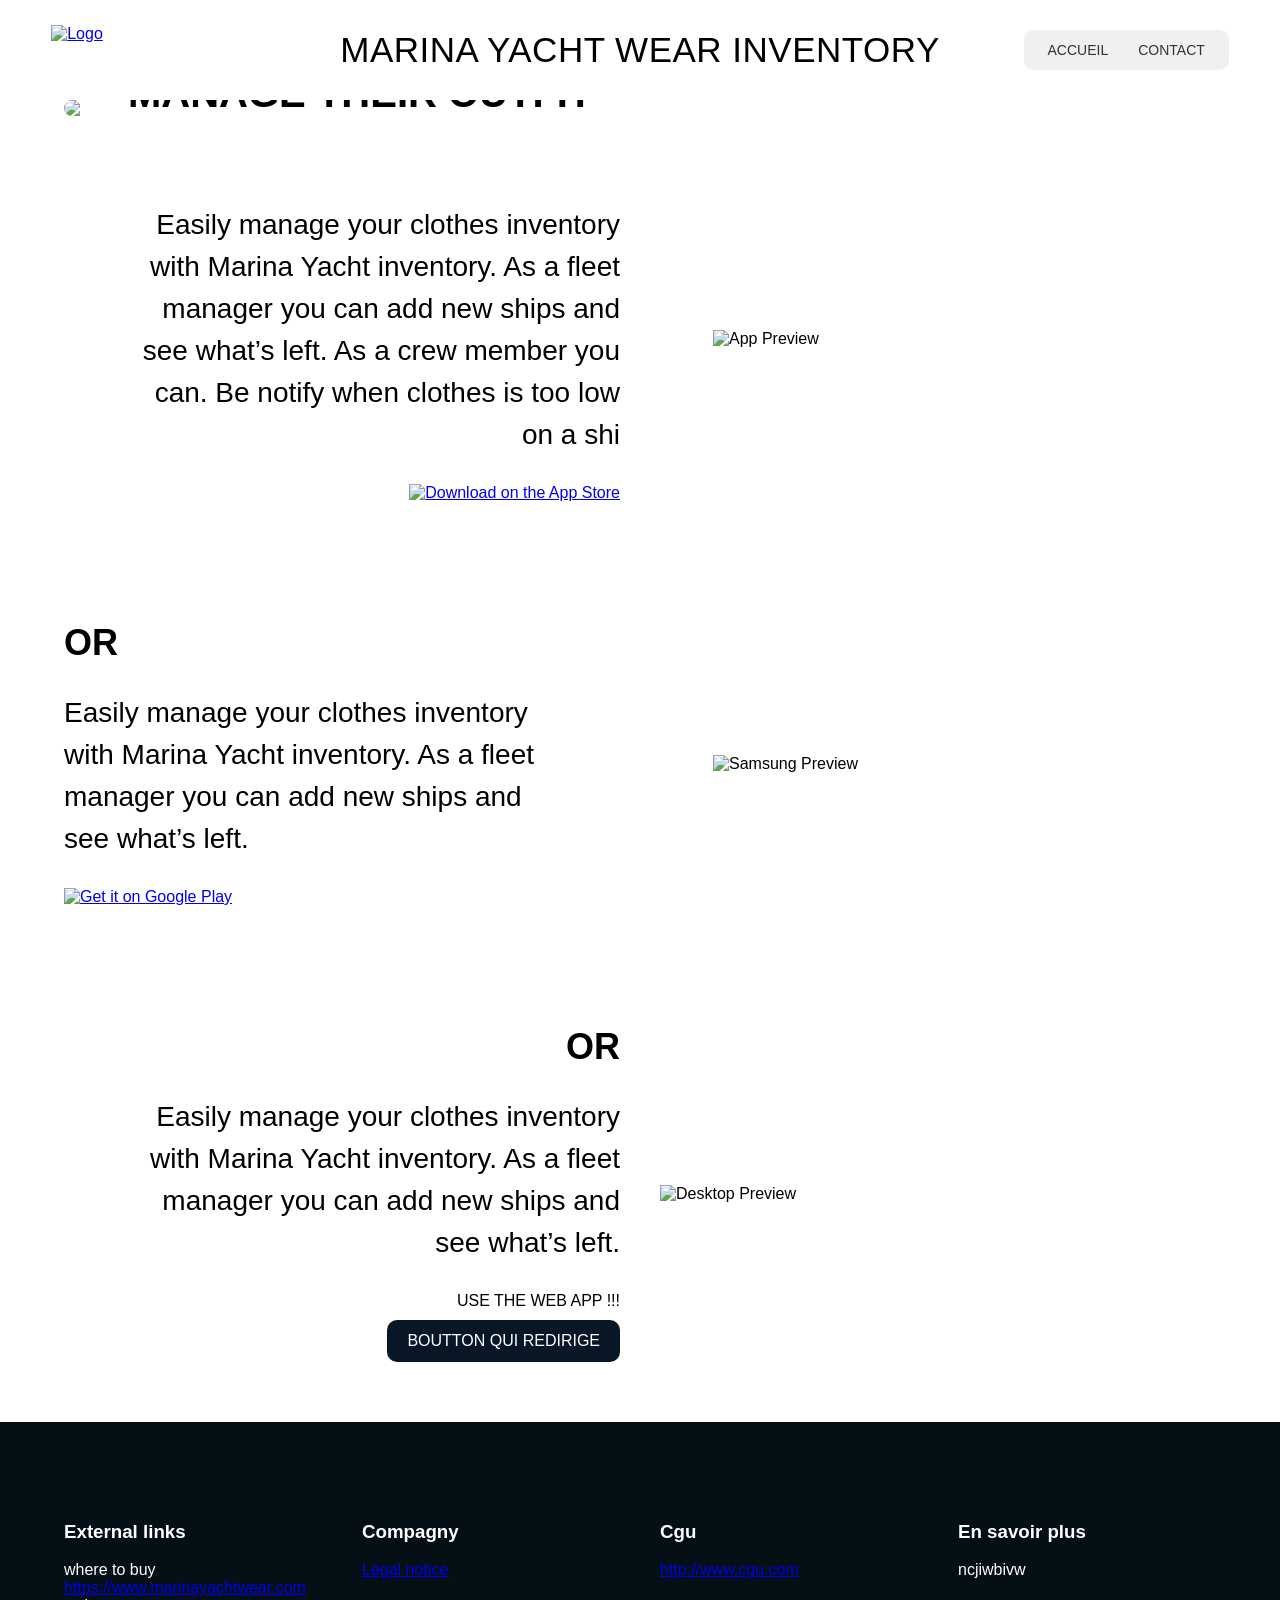
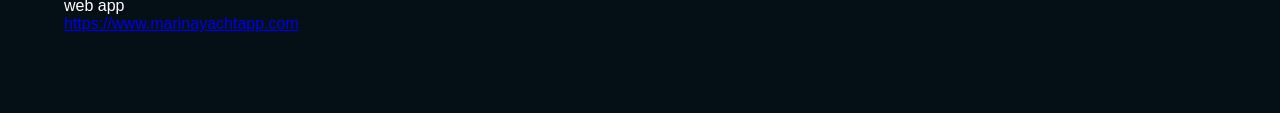
==== index.html @ 8fdd3da2 "reponsive du header et de l'acceuil retravaillé" ====
<!doctype html>
<html lang="en">

<head>
    <meta charset="utf-8" />
    <meta name="viewport" content="width=device-width, initial-scale=1.0">
    <title>MYWI</title>
    <meta name="description" content="Marina yacht club inventory landing page" />
    <link rel="stylesheet" href="style.css" />
</head>

<body>

    <div class="display">
        <div id="header-container">
            <script>
                fetch("header.html")
                    .then(response => response.text())
                    .then(data => {
                        document.getElementById("header-container").innerHTML = data;
                    });
            </script>
        </div>

        <main>
            <div class="picture">
                <div id="btnplacement">
                    <img src="assets/images/©YG_Marina Yacht Wear 11.2021 LR-00349.jpg" />

                    <div class="content-overlay">
                        <span id="picturesentence">OUTFIT YOUR CREW <br>MANAGE THEIR OUTFIT</span>
                        <div id="downloadbtn">
                            <span>DOWNLOAD THE APP</span>
                        </div>
                    </div>
                </div>
            </div>

            <section class="app-showcase">
                <div class="text-content">
                    <p>
                        Easily manage your clothes inventory with Marina Yacht inventory. As a fleet manager you can add
                        new ships and see what’s left. As a crew member you can.
                        Be notify when clothes is too low on a shi
                    </p>
                    <a href="#" class="app-store-btn">
                        <img src="https://upload.wikimedia.org/wikipedia/commons/3/3c/Download_on_the_App_Store_Badge.svg"
                            alt="Download on the App Store">
                    </a>
                </div>

                <div class="phone-mockup">
                    <img src="assets/images/29 Free iPhone 17 Pro PSD Mockup Silver Color 1.svg" alt="App Preview" />
                </div>
            </section>

            <section class="app-showcase reverse">
                <div class="device-mockup android-img">
                    <img src="assets/images/samsungs25mockup.svg" alt="Samsung Preview" />
                </div>

                <div class="text-content left-align">
                    <span class="or-separator">OR</span>
                    <p>
                        Easily manage your clothes inventory with Marina Yacht inventory.
                        As a fleet manager you can add new ships and see what’s left.
                    </p>
                    <a href="#" class="store-btn">
                        <img src="assets/images/googledownloadbtn.svg.png" alt="Get it on Google Play">
                    </a>
                </div>
            </section>

            <section class="app-showcase">
                <div class="text-content">
                    <span class="or-separator">OR</span>
                    <p>
                        Easily manage your clothes inventory with Marina Yacht inventory.
                        As a fleet manager you can add new ships and see what’s left.
                    </p>

                    <div class="web-app-links">
                        <span class="web-cta">USE THE WEB APP !!!</span>
                        <a href="#" class="web-btn">BOUTTON QUI REDIRIGE</a>
                    </div>
                </div>

                <div class="device-mockup desktop-img">
                    <img src="assets/images/01 Free iMac Mockup 1.svg" alt="Desktop Preview" />
                </div>
            </section>
        </main>

        <footer>
            <div class="footer-container">
                <div class="footer-col">
                    <h3>External links</h3>

                    <div class="footer-item">
                        <span class="label">where to buy</span>
                        <a href="https://www.marinayachtwear.com">https://www.marinayachtwear.com</a>
                    </div>

                    <div class="footer-item">
                        <span class="label">web app</span>
                        <a href="https://www.marinayachtapp.com">https://www.marinayachtapp.com</a>
                    </div>
                </div>

                <div class="footer-col">
                    <h3>Compagny</h3>
                    <a href="/mentionslegales.html">Legal notice</a>
                </div>

                <div class="footer-col">
                    <h3>Cgu</h3>
                    <a href="http://www.cgu.com">http://www.cgu.com</a>
                </div>

                <div class="footer-col">
                    <h3>En savoir plus</h3>
                    <span>ncjiwbivw</span>
                </div>
            </div>
        </footer>

    </div>



</body>

</html>
---- style.css ----
/* RESET */
html, body {
    margin: 0;
    padding: 0;
    overflow-x: hidden;
}

/* FONT */
@font-face {
    font-family: "outfit";
    src: url("assets/fonts/Outfit-VariableFont_wght.ttf") format("truetype");
    font-weight: 100 900;
}

/* TYPO GLOBALE */
body {
    font-family: "outfit", sans-serif;
}

/* ================= HEADER (INTOUCHÉ) ================= */
header {
    display: flex;
    align-items: center;
    justify-content: space-between;
    padding: 10px 4%;
    position: relative;
    height: 80px;
    background-color: white;
}

#logo img {
    height: 50px;
}

#title {
    position: absolute;
    left: 50%;
    transform: translateX(-50%);
    font-size: 35px;
}

#menu {
    background: #f0f0f0;
    padding: 12px 24px;
    border-radius: 10px;
    display: flex;
    gap: 30px;
}

#menu a {
    text-decoration: none;
    color: #333;
    font-size: 14px;
}

/* ================= HERO ================= */
#btnplacement {
    position: relative;
    padding: 0 64px;
    overflow: hidden;
}

.picture img {
    width: 100%;
    height: auto;
    border-radius: 35px;
    display: block;
}

.content-overlay {
    position: absolute;
    top: 40%;
    left: 10%;
    transform: translateY(-50%);
    display: flex;
    flex-direction: column;
    gap: 20px;
}

#picturesentence {
    font-size: 40px;
    font-weight: 900;
}

#downloadbtn {
    width: 400px;
    max-width: 100%;
    height: 50px;
    background: #071726;
    border-radius: 20px;
    display: flex;
    justify-content: center;
    align-items: center;
}

#downloadbtn span {
    color: white;
}

/* ================= APP SHOWCASE ================= */
.app-showcase {
    display: flex;
    align-items: center;
    justify-content: center;
    padding: 60px 5%;
    gap: 40px;
}

.app-showcase.reverse {
    flex-direction: row-reverse;
}

.text-content {
    flex: 1;
    display: flex;
    flex-direction: column;
    align-items: flex-end;
    text-align: right;
}

.text-content.left-align {
    align-items: flex-start;
    text-align: left;
}

.text-content p {
    font-size: 28px;
    max-width: 500px;
    line-height: 1.5;
}

.or-separator {
    font-size: 36px;
    font-weight: bold;
}

/* ================= IMAGES ================= */
.phone-mockup,
.device-mockup {
    flex: 1;
    display: flex;
    justify-content: center;
}

.phone-mockup img,
.device-mockup img {
    width: 100%;
    max-width: 450px;
    height: auto;
}

.desktop-img img {
    max-width: 600px;
}

/* ================= BUTTONS ================= */
.app-store-btn img,
.store-btn img {
    height: 70px;
}

.web-app-links {
    display: flex;
    flex-direction: column;
    gap: 10px;
}

.web-btn {
    background: #071726;
    color: white;
    padding: 12px 20px;
    border-radius: 10px;
    text-decoration: none;
}

/* ================= FOOTER ================= */
footer {
    background: #050f16;
    color: white;
    padding: 80px 5%;
}

.footer-container {
    display: flex;
    gap: 40px;
    flex-wrap: wrap;
}

.footer-col {
    flex: 1;
    min-width: 200px;
}

/* ================= RESPONSIVE ================= */

/* TABLET */
@media (max-width: 900px) {

    .app-showcase {
        flex-direction: column;
        text-align: center;
    }

    .app-showcase.reverse {
        flex-direction: column;
    }

    .text-content,
    .text-content.left-align {
        align-items: center;
        text-align: center;
    }

    .phone-mockup img,
    .device-mockup img {
        max-width: 300px;
    }

    .desktop-img img {
        max-width: 400px;
    }

    .content-overlay {
        top: 50%;
        left: 50%;
        transform: translate(-50%, -50%);
        align-items: center;
        text-align: center;
        width: 90%;
    }

    #downloadbtn {
        max-width: 250px;
    }
}

/* MOBILE */
@media (max-width: 600px) {

    #btnplacement {
        padding: 0 15px;
    }

    /* 👉 TEXTE EN BAS À DROITE */
    .content-overlay {
        top: auto;
        bottom: 20px;
        right: 20px;
        left: auto;
        transform: none;

        align-items: flex-end;
        text-align: right;
        width: auto;
    }

    #picturesentence {
        font-size: 18px;
        line-height: 1.3;
    }

    #downloadbtn {
        width: 180px;
        height: 40px;
    }

    #downloadbtn span {
        font-size: 13px;
    }

    .text-content p {
        font-size: 18px;
    }

    .app-store-btn img,
    .store-btn img {
        height: 45px;
    }

    .desktop-img img {
        max-width: 300px;
    }

    footer {
        padding: 40px 20px;
    }
}

/* SMALL MOBILE */
@media (max-width: 400px) {

    #picturesentence {
        font-size: 16px;
    }

    .text-content p {
        font-size: 16px;
    }
}
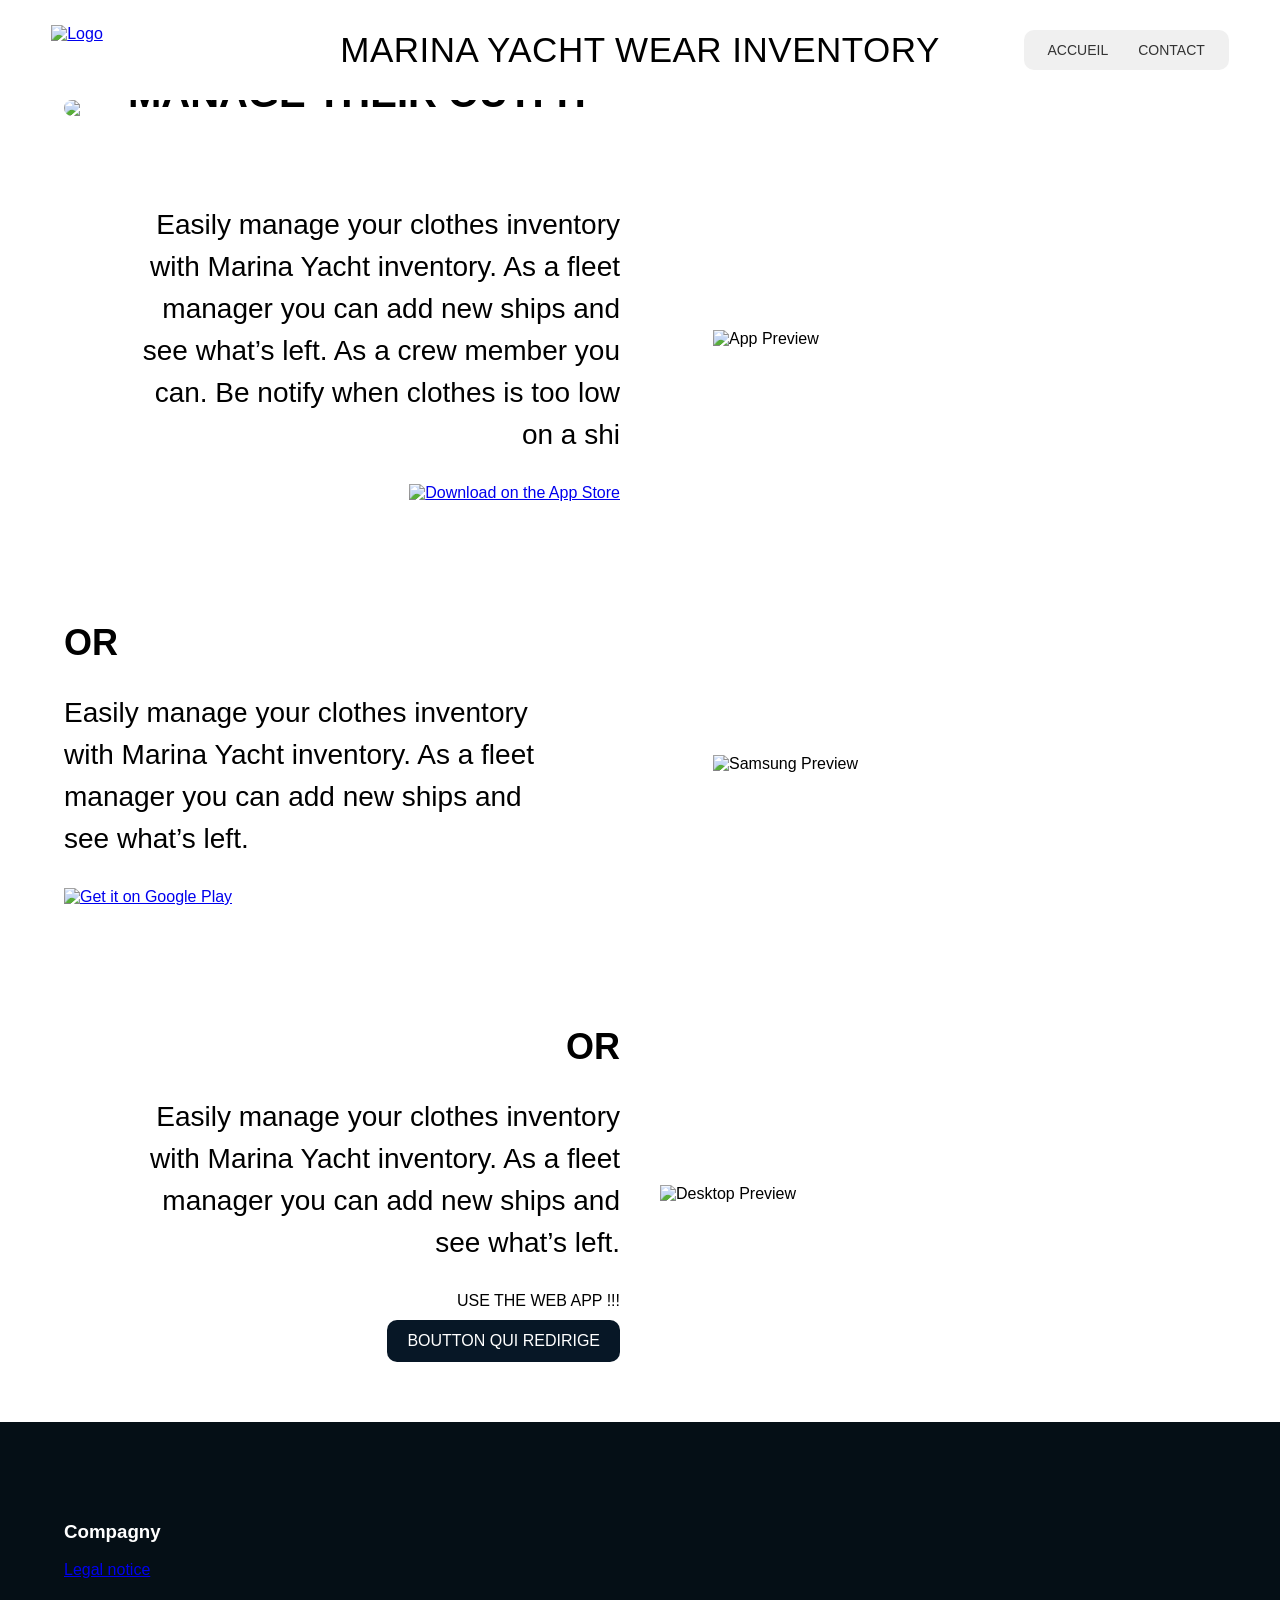
==== commit 95255900: "modification du script dans l'acceuil et le contact" ====
--- a/index.html
+++ b/index.html
@@ -10,6 +10,15 @@
 </head>
 
 <body>
+
+<script charset="utf-8" type="text/javascript" src="//js-eu1.hsforms.net/forms/embed/v2.js"></script>
+<script>
+    hbspt.forms.create({
+        portalId: "147891183",
+        formId: "bd30fd9d-51f6-4596-90a9-95e9dd4d9765",
+        region: "eu1"
+    });
+</script>
 
     <div class="display">
         <div id="header-container">
@@ -93,6 +102,9 @@
 
         <footer>
             <div class="footer-container">
+
+                <!--
+
                 <div class="footer-col">
                     <h3>External links</h3>
 
@@ -107,10 +119,14 @@
                     </div>
                 </div>
 
+                -->
+
                 <div class="footer-col">
                     <h3>Compagny</h3>
                     <a href="/mentionslegales.html">Legal notice</a>
                 </div>
+
+                <!--
 
                 <div class="footer-col">
                     <h3>Cgu</h3>
@@ -121,6 +137,9 @@
                     <h3>En savoir plus</h3>
                     <span>ncjiwbivw</span>
                 </div>
+
+                -->
+
             </div>
         </footer>
 
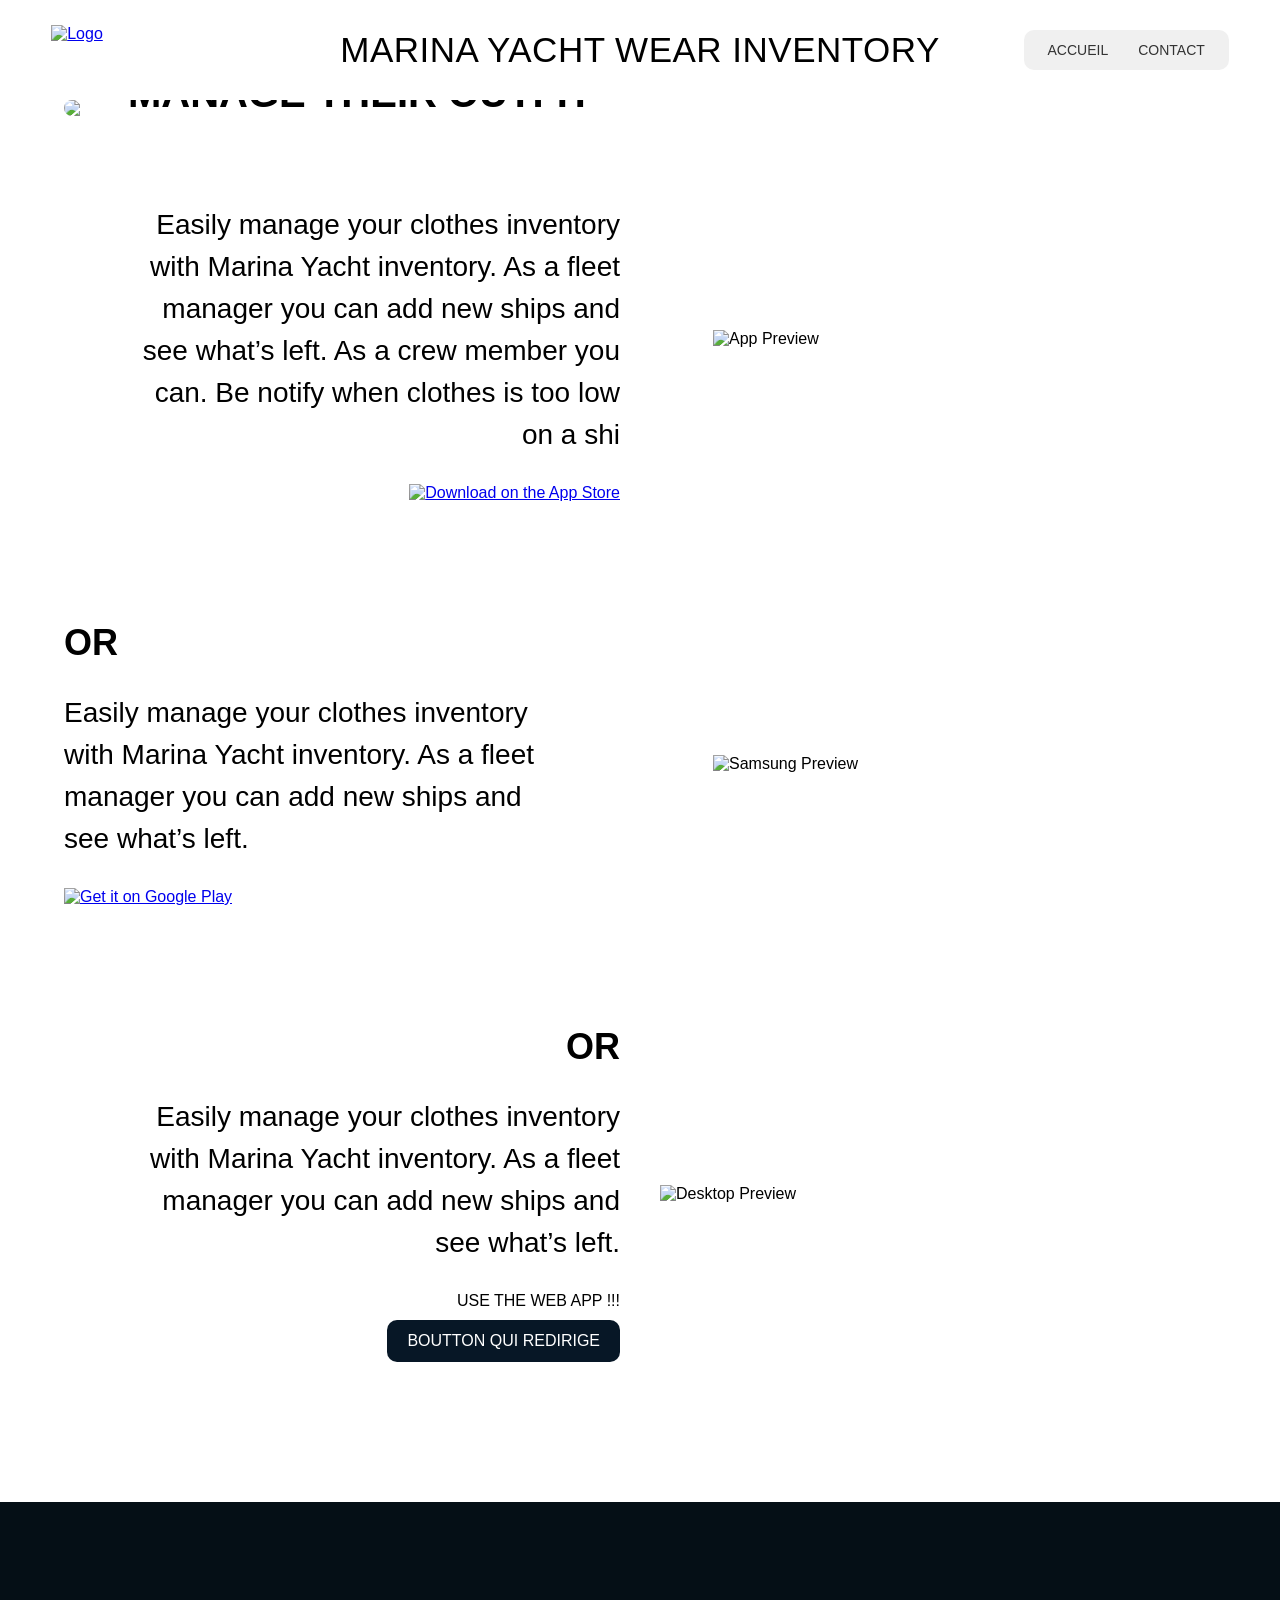
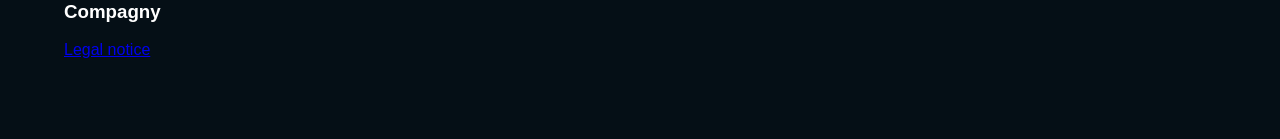
==== commit 78879840: "modification de l'emplacement du forumlaire" ====
--- a/index.html
+++ b/index.html
@@ -10,15 +10,6 @@
 </head>
 
 <body>
-
-<script charset="utf-8" type="text/javascript" src="//js-eu1.hsforms.net/forms/embed/v2.js"></script>
-<script>
-    hbspt.forms.create({
-        portalId: "147891183",
-        formId: "bd30fd9d-51f6-4596-90a9-95e9dd4d9765",
-        region: "eu1"
-    });
-</script>
 
     <div class="display">
         <div id="header-container">
@@ -100,6 +91,17 @@
             </section>
         </main>
 
+        <div class="formScript">
+            <script charset="utf-8" type="text/javascript" src="//js-eu1.hsforms.net/forms/embed/v2.js"></script>
+            <script>
+                hbspt.forms.create({
+                    portalId: "147891183",
+                    formId: "bd30fd9d-51f6-4596-90a9-95e9dd4d9765",
+                    region: "eu1"
+                });
+            </script>
+        </div>
+
         <footer>
             <div class="footer-container">
 
--- a/style.css
+++ b/style.css
@@ -191,6 +191,11 @@
     min-width: 200px;
 }
 
+.formScript{
+    padding: 40px;
+}
+
+
 /* ================= RESPONSIVE ================= */
 
 /* TABLET */
@@ -220,37 +225,38 @@
         max-width: 400px;
     }
 
-    .content-overlay {
-        top: 50%;
-        left: 50%;
-        transform: translate(-50%, -50%);
-        align-items: center;
-        text-align: center;
-        width: 90%;
-    }
-
-    #downloadbtn {
-        max-width: 250px;
-    }
-}
-
-/* MOBILE */
-@media (max-width: 600px) {
-
-    #btnplacement {
-        padding: 0 15px;
-    }
-
-    /* 👉 TEXTE EN BAS À DROITE */
+    /* TEXTE ET BOUTON COLLÉS À GAUCHE */
     .content-overlay {
         top: auto;
         bottom: 20px;
-        right: 20px;
-        left: auto;
+        left: 20px;
+        right: auto;
         transform: none;
-
-        align-items: flex-end;
-        text-align: right;
+        align-items: flex-start;
+        text-align: left;
+        width: auto;
+    }
+
+    #downloadbtn {
+        max-width: 250px;
+    }
+}
+
+/* MOBILE */
+@media (max-width: 600px) {
+
+    #btnplacement {
+        padding: 0 15px;
+    }
+
+    /* TEXTE ET BOUTON COLLÉS À GAUCHE */
+    .content-overlay {
+        bottom: 20px;
+        left: 15px;
+        right: auto;
+        transform: none;
+        align-items: flex-start;
+        text-align: left;
         width: auto;
     }
 
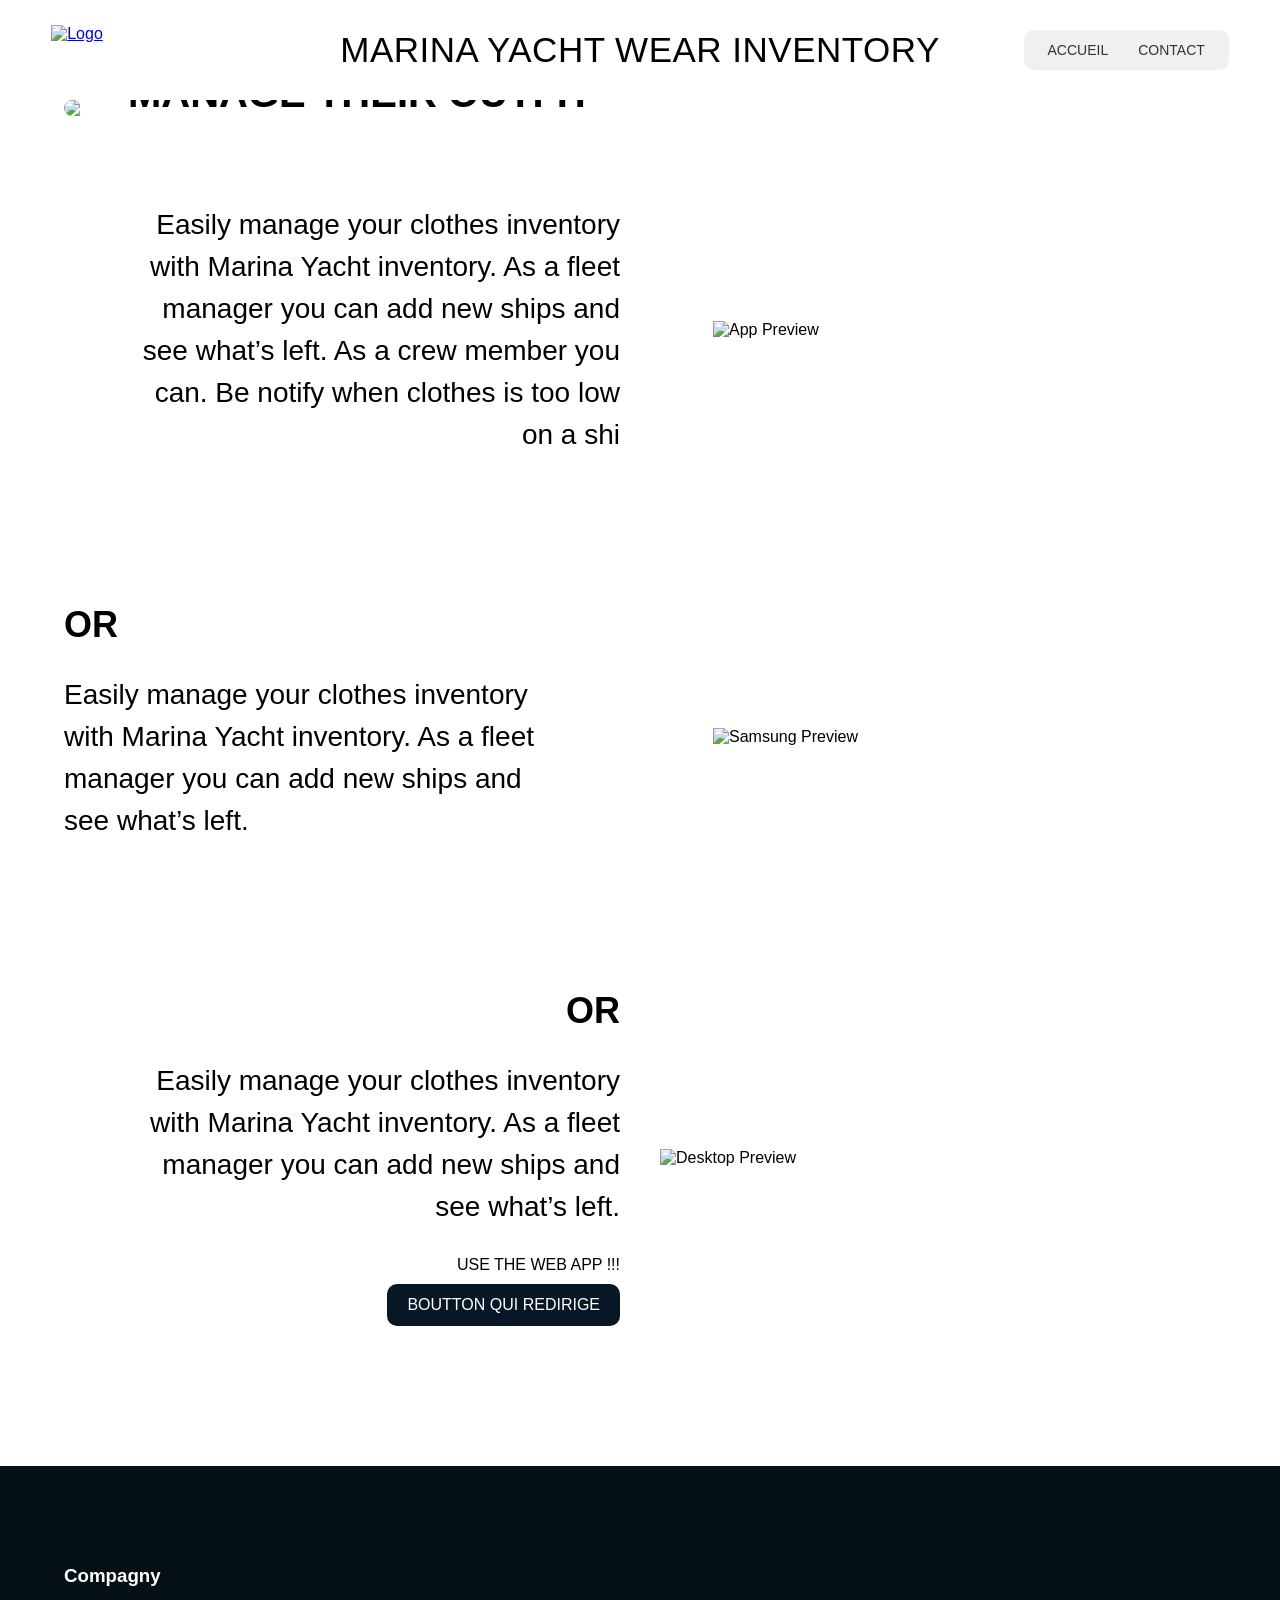
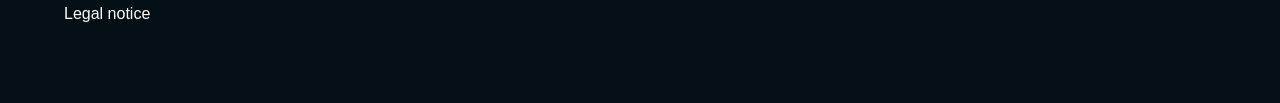
==== commit 02eabe43: "image suprimé apple et google play" ====
--- a/index.html
+++ b/index.html
@@ -43,10 +43,6 @@
                         new ships and see what’s left. As a crew member you can.
                         Be notify when clothes is too low on a shi
                     </p>
-                    <a href="#" class="app-store-btn">
-                        <img src="https://upload.wikimedia.org/wikipedia/commons/3/3c/Download_on_the_App_Store_Badge.svg"
-                            alt="Download on the App Store">
-                    </a>
                 </div>
 
                 <div class="phone-mockup">
@@ -65,9 +61,6 @@
                         Easily manage your clothes inventory with Marina Yacht inventory.
                         As a fleet manager you can add new ships and see what’s left.
                     </p>
-                    <a href="#" class="store-btn">
-                        <img src="assets/images/googledownloadbtn.svg.png" alt="Get it on Google Play">
-                    </a>
                 </div>
             </section>
 
--- a/style.css
+++ b/style.css
@@ -153,12 +153,6 @@
     max-width: 600px;
 }
 
-/* ================= BUTTONS ================= */
-.app-store-btn img,
-.store-btn img {
-    height: 70px;
-}
-
 .web-app-links {
     display: flex;
     flex-direction: column;
@@ -189,6 +183,16 @@
 .footer-col {
     flex: 1;
     min-width: 200px;
+    color: white;
+}
+
+.footer-col a:visited {
+    color: white;
+}
+
+.footer-col a {
+    color: white;
+    text-decoration: none;
 }
 
 .formScript{
@@ -278,11 +282,6 @@
         font-size: 18px;
     }
 
-    .app-store-btn img,
-    .store-btn img {
-        height: 45px;
-    }
-
     .desktop-img img {
         max-width: 300px;
     }
@@ -302,4 +301,4 @@
     .text-content p {
         font-size: 16px;
     }
-}+}
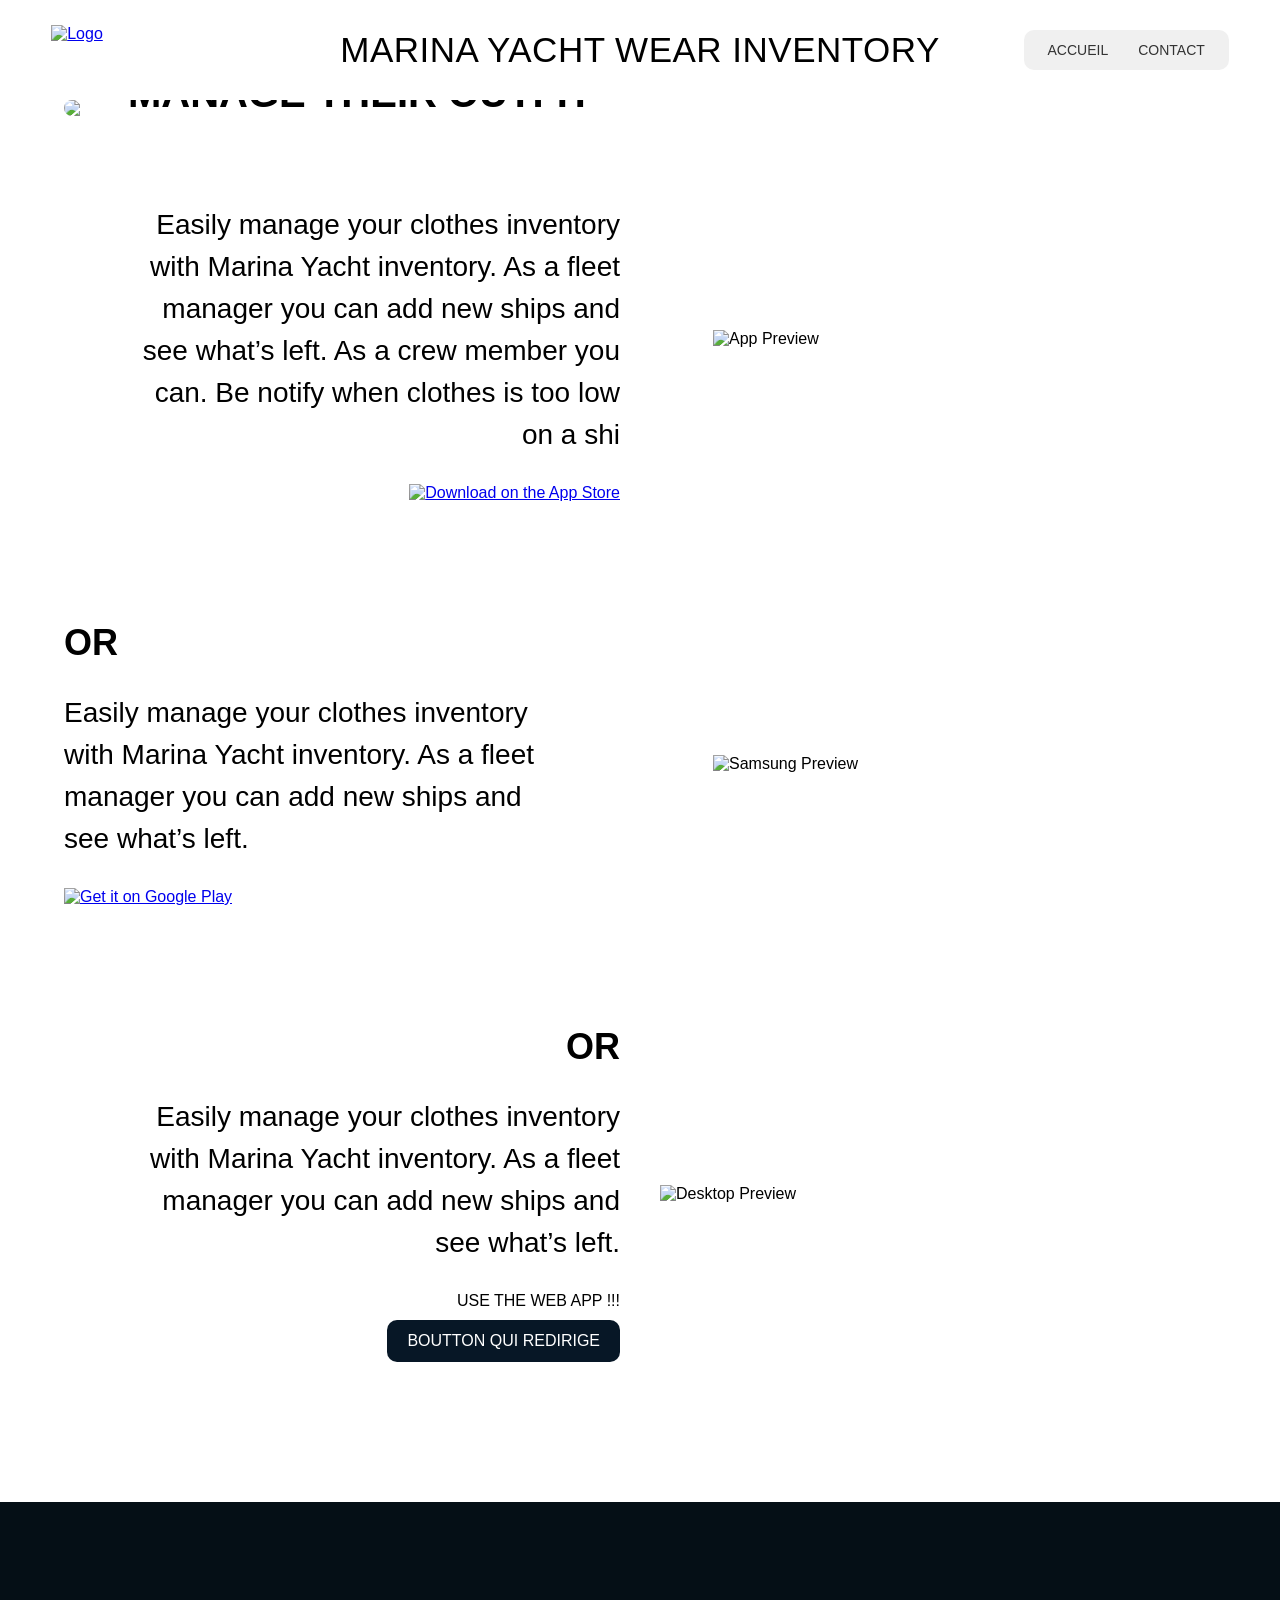
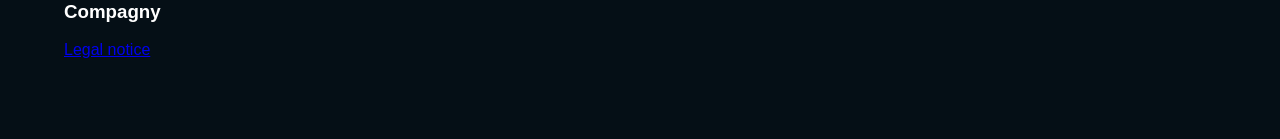
==== commit 7aa38592: "Merge remote-tracking branch 'origin/main'" ====
--- a/index.html
+++ b/index.html
@@ -43,6 +43,10 @@
                         new ships and see what’s left. As a crew member you can.
                         Be notify when clothes is too low on a shi
                     </p>
+                    <a href="#" class="app-store-btn">
+                        <img src="https://upload.wikimedia.org/wikipedia/commons/3/3c/Download_on_the_App_Store_Badge.svg"
+                            alt="Download on the App Store">
+                    </a>
                 </div>
 
                 <div class="phone-mockup">
@@ -61,6 +65,9 @@
                         Easily manage your clothes inventory with Marina Yacht inventory.
                         As a fleet manager you can add new ships and see what’s left.
                     </p>
+                    <a href="#" class="store-btn">
+                        <img src="assets/images/googledownloadbtn.svg.png" alt="Get it on Google Play">
+                    </a>
                 </div>
             </section>
 
--- a/style.css
+++ b/style.css
@@ -153,6 +153,12 @@
     max-width: 600px;
 }
 
+/* ================= BUTTONS ================= */
+.app-store-btn img,
+.store-btn img {
+    height: 70px;
+}
+
 .web-app-links {
     display: flex;
     flex-direction: column;
@@ -183,16 +189,6 @@
 .footer-col {
     flex: 1;
     min-width: 200px;
-    color: white;
-}
-
-.footer-col a:visited {
-    color: white;
-}
-
-.footer-col a {
-    color: white;
-    text-decoration: none;
 }
 
 .formScript{
@@ -282,6 +278,11 @@
         font-size: 18px;
     }
 
+    .app-store-btn img,
+    .store-btn img {
+        height: 45px;
+    }
+
     .desktop-img img {
         max-width: 300px;
     }
@@ -301,4 +302,4 @@
     .text-content p {
         font-size: 16px;
     }
-}
+}
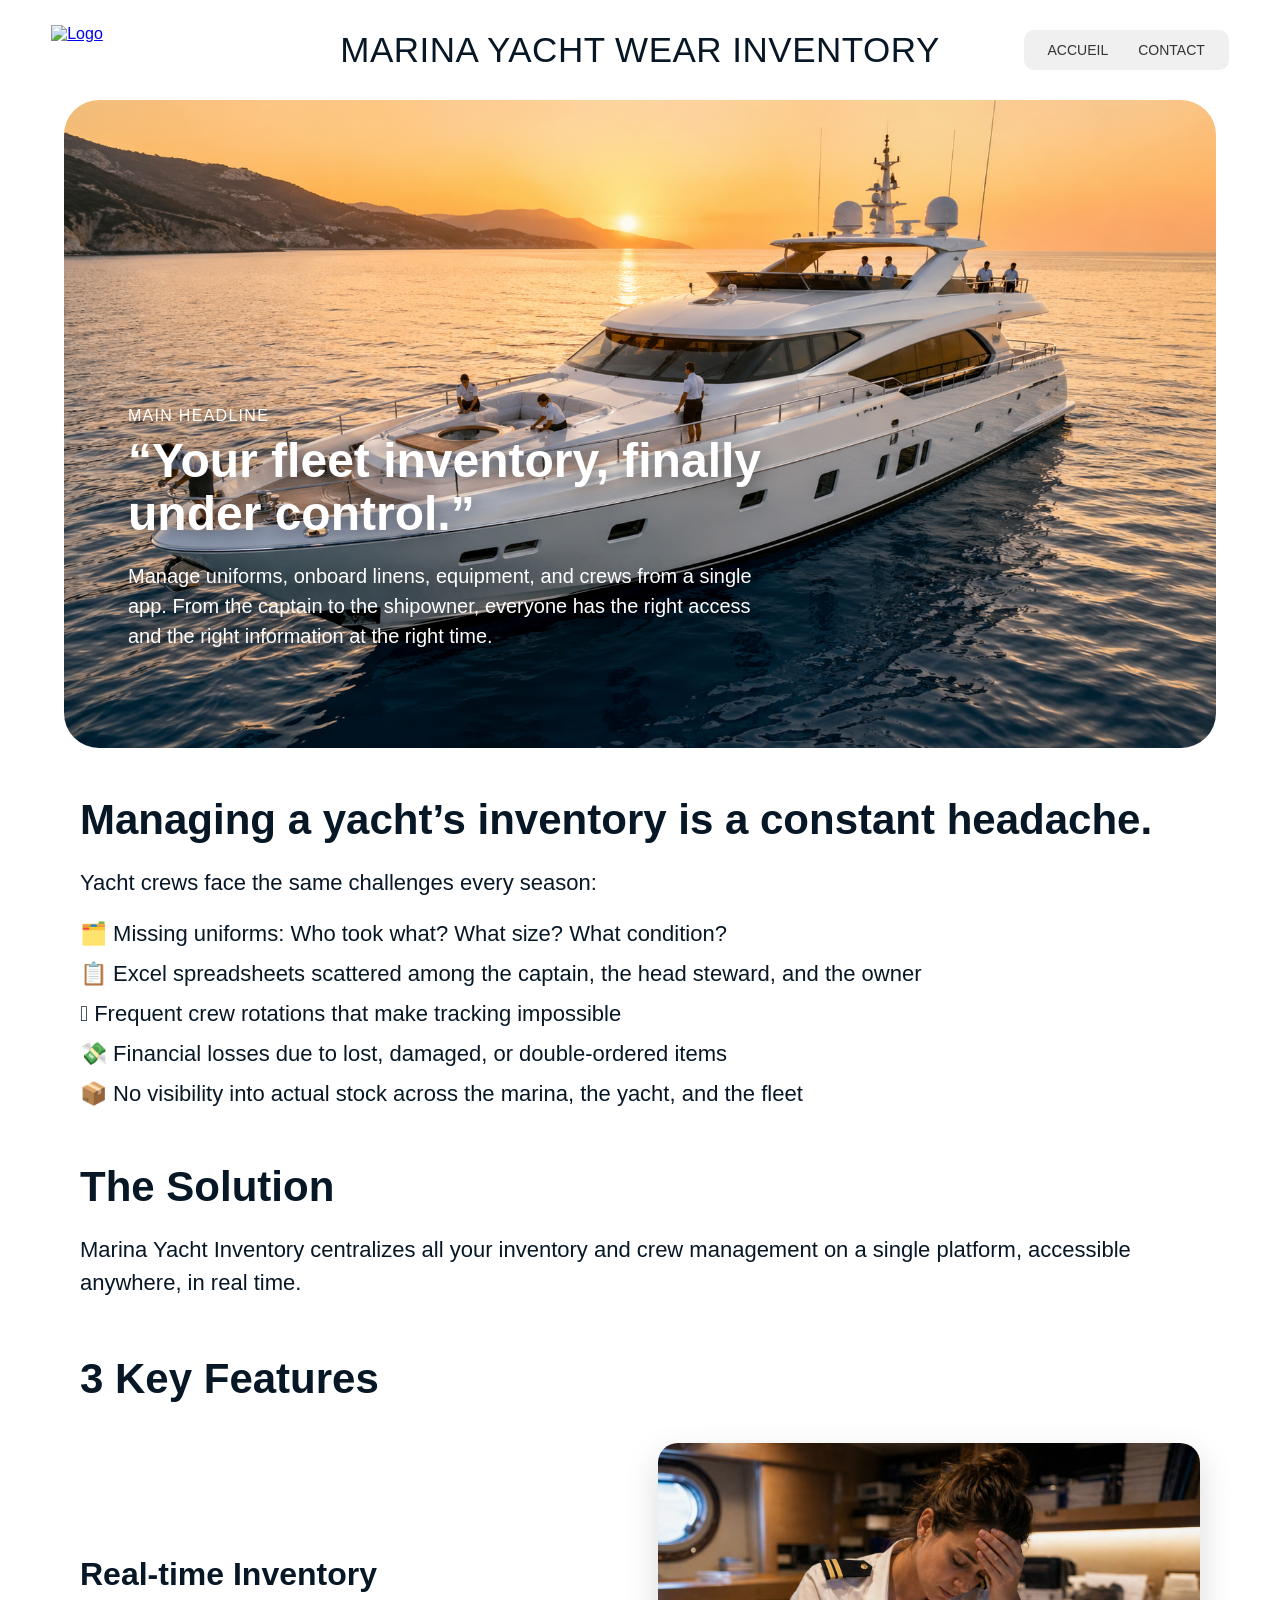
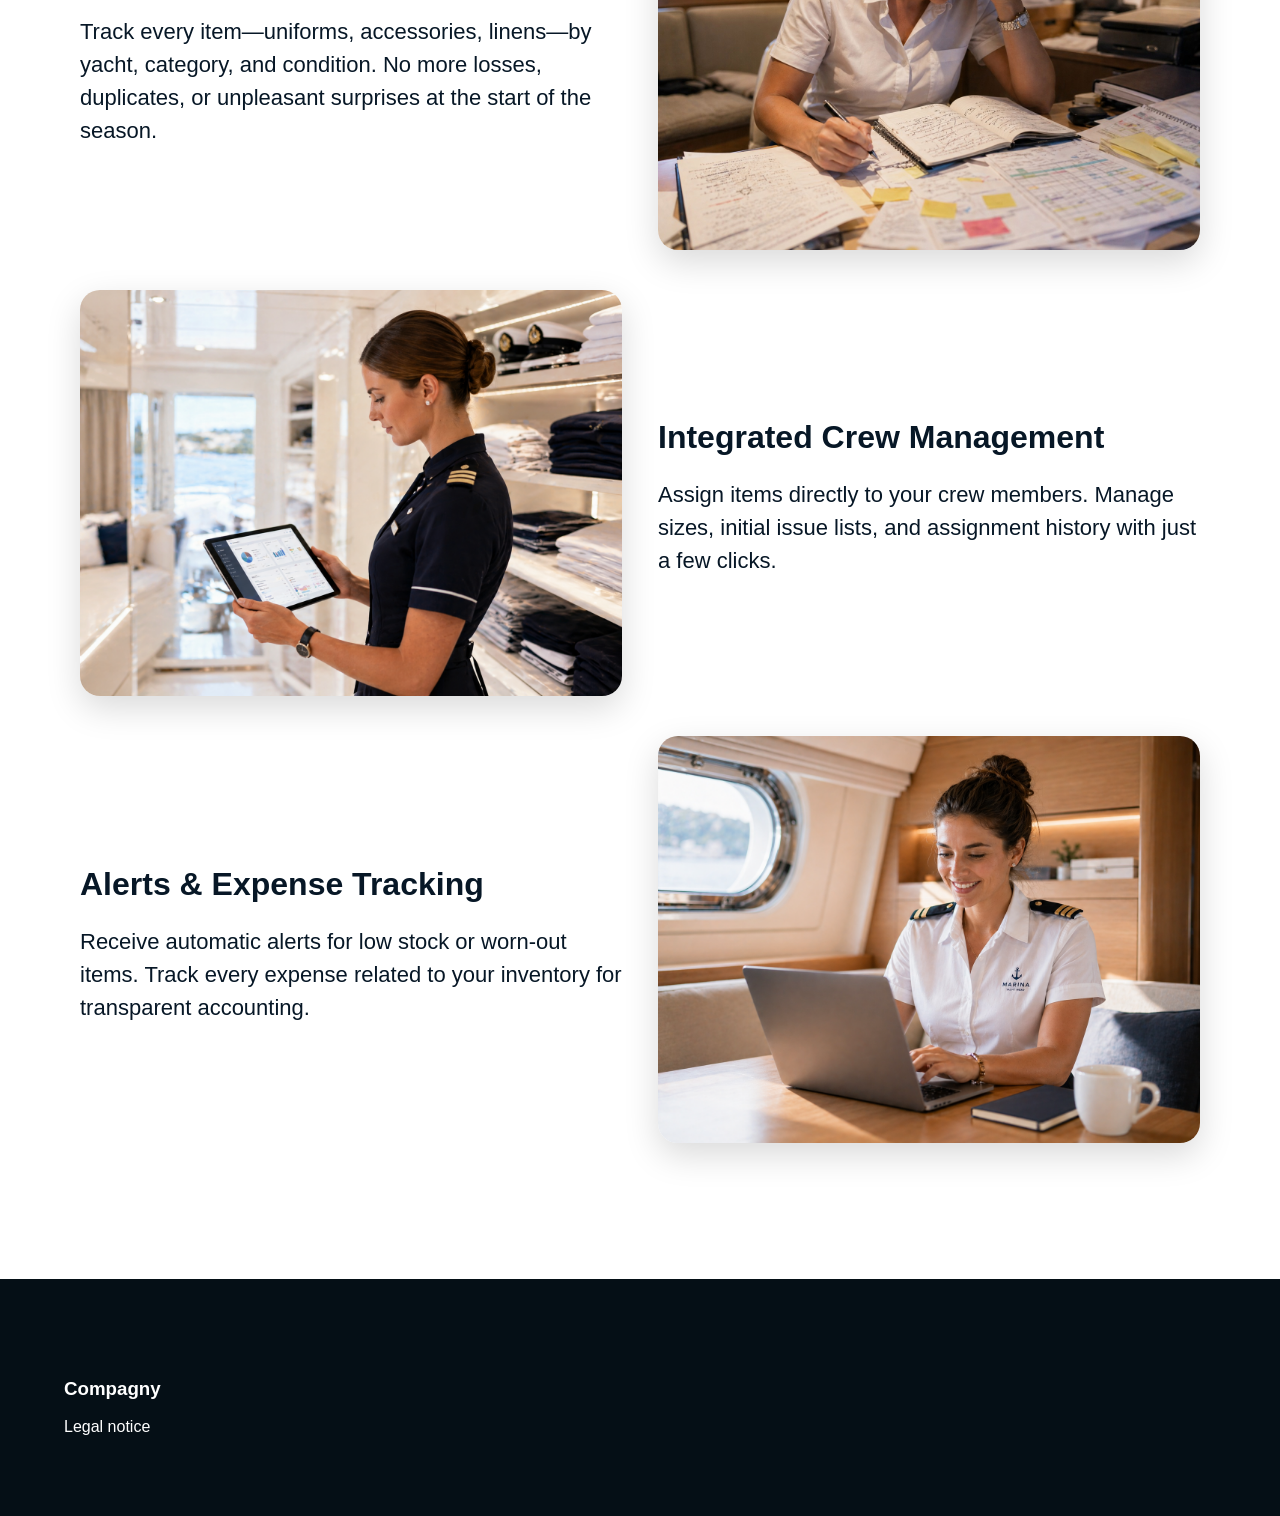
==== commit 5185cc6c: "Fix html" ====
--- a/index.html
+++ b/index.html
@@ -5,12 +5,11 @@
     <meta charset="utf-8" />
     <meta name="viewport" content="width=device-width, initial-scale=1.0">
     <title>MYWI</title>
-    <meta name="description" content="Marina yacht club inventory landing page" />
+    <meta name="description" content="Marina yacht inventory landing page" />
     <link rel="stylesheet" href="style.css" />
 </head>
 
 <body>
-
     <div class="display">
         <div id="header-container">
             <script>
@@ -23,71 +22,64 @@
         </div>
 
         <main>
-            <div class="picture">
-                <div id="btnplacement">
-                    <img src="assets/images/©YG_Marina Yacht Wear 11.2021 LR-00349.jpg" />
-
-                    <div class="content-overlay">
-                        <span id="picturesentence">OUTFIT YOUR CREW <br>MANAGE THEIR OUTFIT</span>
-                        <div id="downloadbtn">
-                            <span>DOWNLOAD THE APP</span>
-                        </div>
-                    </div>
-                </div>
-            </div>
-
-            <section class="app-showcase">
-                <div class="text-content">
-                    <p>
-                        Easily manage your clothes inventory with Marina Yacht inventory. As a fleet manager you can add
-                        new ships and see what’s left. As a crew member you can.
-                        Be notify when clothes is too low on a shi
-                    </p>
-                    <a href="#" class="app-store-btn">
-                        <img src="https://upload.wikimedia.org/wikipedia/commons/3/3c/Download_on_the_App_Store_Badge.svg"
-                            alt="Download on the App Store">
-                    </a>
-                </div>
-
-                <div class="phone-mockup">
-                    <img src="assets/images/29 Free iPhone 17 Pro PSD Mockup Silver Color 1.svg" alt="App Preview" />
+            <section class="hero" id="btnplacement">
+                <img src="images/Yacht.png" alt="Yacht inventory management" />
+                <div class="content-overlay">
+                    <p class="eyebrow">Main Headline</p>
+                    <h1 id="picturesentence">“Your fleet inventory, finally under control.”</h1>
+                    <p class="hero-subtitle">Manage uniforms, onboard linens, equipment, and crews from a single app. From the captain to the shipowner, everyone has the right access and the right information at the right time.</p>
                 </div>
             </section>
 
-            <section class="app-showcase reverse">
-                <div class="device-mockup android-img">
-                    <img src="assets/images/samsungs25mockup.svg" alt="Samsung Preview" />
-                </div>
-
-                <div class="text-content left-align">
-                    <span class="or-separator">OR</span>
-                    <p>
-                        Easily manage your clothes inventory with Marina Yacht inventory.
-                        As a fleet manager you can add new ships and see what’s left.
-                    </p>
-                    <a href="#" class="store-btn">
-                        <img src="assets/images/googledownloadbtn.svg.png" alt="Get it on Google Play">
-                    </a>
-                </div>
+            <section class="intro">
+                <h2>Managing a yacht’s inventory is a constant headache.</h2>
+                <p>Yacht crews face the same challenges every season:</p>
+                <ul>
+                    <li>🗂️ Missing uniforms: Who took what? What size? What condition?</li>
+                    <li>📋 Excel spreadsheets scattered among the captain, the head steward, and the owner</li>
+                    <li>𔔄 Frequent crew rotations that make tracking impossible</li>
+                    <li>💸 Financial losses due to lost, damaged, or double-ordered items</li>
+                    <li>📦 No visibility into actual stock across the marina, the yacht, and the fleet</li>
+                </ul>
             </section>
 
-            <section class="app-showcase">
-                <div class="text-content">
-                    <span class="or-separator">OR</span>
-                    <p>
-                        Easily manage your clothes inventory with Marina Yacht inventory.
-                        As a fleet manager you can add new ships and see what’s left.
-                    </p>
+            <section class="solution">
+                <h2>The Solution</h2>
+                <p>Marina Yacht Inventory centralizes all your inventory and crew management on a single platform, accessible anywhere, in real time.</p>
+            </section>
 
-                    <div class="web-app-links">
-                        <span class="web-cta">USE THE WEB APP !!!</span>
-                        <a href="#" class="web-btn">BOUTTON QUI REDIRIGE</a>
+            <section class="features">
+                <h2>3 Key Features</h2>
+
+                <article class="feature-card">
+                    <div class="feature-text">
+                        <h3>Real-time Inventory</h3>
+                        <p>Track every item—uniforms, accessories, linens—by yacht, category, and condition. No more losses, duplicates, or unpleasant surprises at the start of the season.</p>
                     </div>
-                </div>
+                    <div class="feature-image">
+                        <img src="images/ExhaustedInvetory.jpeg" alt="Real-time inventory screen" />
+                    </div>
+                </article>
 
-                <div class="device-mockup desktop-img">
-                    <img src="assets/images/01 Free iMac Mockup 1.svg" alt="Desktop Preview" />
-                </div>
+                <article class="feature-card reverse">
+                    <div class="feature-text">
+                        <h3>Integrated Crew Management</h3>
+                        <p>Assign items directly to your crew members. Manage sizes, initial issue lists, and assignment history with just a few clicks.</p>
+                    </div>
+                    <div class="feature-image">
+                        <img src="images/AdminAndInventory.png" alt="Crew and inventory administration" />
+                    </div>
+                </article>
+
+                <article class="feature-card">
+                    <div class="feature-text">
+                        <h3>Alerts & Expense Tracking</h3>
+                        <p>Receive automatic alerts for low stock or worn-out items. Track every expense related to your inventory for transparent accounting.</p>
+                    </div>
+                    <div class="feature-image">
+                        <img src="images/Computer.png" alt="Expense tracking dashboard" />
+                    </div>
+                </article>
             </section>
         </main>
 
@@ -104,51 +96,13 @@
 
         <footer>
             <div class="footer-container">
-
-                <!--
-
-                <div class="footer-col">
-                    <h3>External links</h3>
-
-                    <div class="footer-item">
-                        <span class="label">where to buy</span>
-                        <a href="https://www.marinayachtwear.com">https://www.marinayachtwear.com</a>
-                    </div>
-
-                    <div class="footer-item">
-                        <span class="label">web app</span>
-                        <a href="https://www.marinayachtapp.com">https://www.marinayachtapp.com</a>
-                    </div>
-                </div>
-
-                -->
-
                 <div class="footer-col">
                     <h3>Compagny</h3>
                     <a href="/mentionslegales.html">Legal notice</a>
                 </div>
-
-                <!--
-
-                <div class="footer-col">
-                    <h3>Cgu</h3>
-                    <a href="http://www.cgu.com">http://www.cgu.com</a>
-                </div>
-
-                <div class="footer-col">
-                    <h3>En savoir plus</h3>
-                    <span>ncjiwbivw</span>
-                </div>
-
-                -->
-
             </div>
         </footer>
-
     </div>
-
-
-
 </body>
 
 </html>
--- a/style.css
+++ b/style.css
@@ -1,23 +1,21 @@
-/* RESET */
-html, body {
+html,
+body {
     margin: 0;
     padding: 0;
     overflow-x: hidden;
 }
 
-/* FONT */
 @font-face {
     font-family: "outfit";
     src: url("assets/fonts/Outfit-VariableFont_wght.ttf") format("truetype");
     font-weight: 100 900;
 }
 
-/* TYPO GLOBALE */
 body {
     font-family: "outfit", sans-serif;
+    color: #071726;
 }
 
-/* ================= HEADER (INTOUCHÉ) ================= */
 header {
     display: flex;
     align-items: center;
@@ -28,278 +26,51 @@
     background-color: white;
 }
 
-#logo img {
-    height: 50px;
+#logo img { height: 50px; }
+#title { position: absolute; left: 50%; transform: translateX(-50%); font-size: 35px; }
+#menu { background: #f0f0f0; padding: 12px 24px; border-radius: 10px; display: flex; gap: 30px; }
+#menu a { text-decoration: none; color: #333; font-size: 14px; }
+
+.hero { position: relative; padding: 0 64px; margin-bottom: 48px; }
+.hero img { width: 100%; border-radius: 35px; max-height: 720px; object-fit: cover; display:block; }
+.content-overlay { position: absolute; left: 10%; bottom: 12%; max-width: 660px; color: #fff; text-shadow: 0 2px 20px rgba(0,0,0,.55); }
+.eyebrow { font-size: 16px; letter-spacing: .08em; text-transform: uppercase; margin-bottom: 10px; }
+#picturesentence { margin: 0; font-size: 48px; line-height: 1.1; }
+.hero-subtitle { font-size: 20px; line-height: 1.5; }
+
+.intro, .solution, .features { width: min(1120px, 90%); margin: 0 auto 56px; }
+.intro h2, .solution h2, .features h2 { font-size: 42px; margin-bottom: 16px; }
+.intro p, .solution p, .feature-text p { font-size: 22px; line-height: 1.5; }
+.intro ul { margin: 20px 0 0; padding-left: 0; list-style: none; }
+.intro li { font-size: 22px; margin-bottom: 14px; }
+
+.feature-card { display: flex; gap: 36px; align-items: center; margin-top: 40px; }
+.feature-card.reverse { flex-direction: row-reverse; }
+.feature-text, .feature-image { flex: 1; }
+.feature-text h3 { font-size: 32px; margin-bottom: 14px; }
+.feature-image img { width: 100%; border-radius: 20px; box-shadow: 0 12px 34px rgba(0,0,0,.15); display:block; }
+
+footer { background: #050f16; color: white; padding: 80px 5%; }
+.footer-container { display: flex; gap: 40px; flex-wrap: wrap; }
+.footer-col { flex: 1; min-width: 200px; }
+.footer-col a, .footer-col a:visited { color: white; text-decoration: none; }
+.formScript { padding: 40px; }
+
+@media (max-width: 1000px) {
+    .hero { padding: 0 24px; }
+    .content-overlay { left: 10%; right: 10%; }
+    #picturesentence { font-size: 38px; }
+    .hero-subtitle, .intro p, .solution p, .feature-text p, .intro li { font-size: 19px; }
+    .intro h2, .solution h2, .features h2 { font-size: 34px; }
 }
 
-#title {
-    position: absolute;
-    left: 50%;
-    transform: translateX(-50%);
-    font-size: 35px;
+@media (max-width: 760px) {
+    .feature-card, .feature-card.reverse { flex-direction: column; }
 }
 
-#menu {
-    background: #f0f0f0;
-    padding: 12px 24px;
-    border-radius: 10px;
-    display: flex;
-    gap: 30px;
-}
-
-#menu a {
-    text-decoration: none;
-    color: #333;
-    font-size: 14px;
-}
-
-/* ================= HERO ================= */
-#btnplacement {
-    position: relative;
-    padding: 0 64px;
-    overflow: hidden;
-}
-
-.picture img {
-    width: 100%;
-    height: auto;
-    border-radius: 35px;
-    display: block;
-}
-
-.content-overlay {
-    position: absolute;
-    top: 40%;
-    left: 10%;
-    transform: translateY(-50%);
-    display: flex;
-    flex-direction: column;
-    gap: 20px;
-}
-
-#picturesentence {
-    font-size: 40px;
-    font-weight: 900;
-}
-
-#downloadbtn {
-    width: 400px;
-    max-width: 100%;
-    height: 50px;
-    background: #071726;
-    border-radius: 20px;
-    display: flex;
-    justify-content: center;
-    align-items: center;
-}
-
-#downloadbtn span {
-    color: white;
-}
-
-/* ================= APP SHOWCASE ================= */
-.app-showcase {
-    display: flex;
-    align-items: center;
-    justify-content: center;
-    padding: 60px 5%;
-    gap: 40px;
-}
-
-.app-showcase.reverse {
-    flex-direction: row-reverse;
-}
-
-.text-content {
-    flex: 1;
-    display: flex;
-    flex-direction: column;
-    align-items: flex-end;
-    text-align: right;
-}
-
-.text-content.left-align {
-    align-items: flex-start;
-    text-align: left;
-}
-
-.text-content p {
-    font-size: 28px;
-    max-width: 500px;
-    line-height: 1.5;
-}
-
-.or-separator {
-    font-size: 36px;
-    font-weight: bold;
-}
-
-/* ================= IMAGES ================= */
-.phone-mockup,
-.device-mockup {
-    flex: 1;
-    display: flex;
-    justify-content: center;
-}
-
-.phone-mockup img,
-.device-mockup img {
-    width: 100%;
-    max-width: 450px;
-    height: auto;
-}
-
-.desktop-img img {
-    max-width: 600px;
-}
-
-/* ================= BUTTONS ================= */
-.app-store-btn img,
-.store-btn img {
-    height: 70px;
-}
-
-.web-app-links {
-    display: flex;
-    flex-direction: column;
-    gap: 10px;
-}
-
-.web-btn {
-    background: #071726;
-    color: white;
-    padding: 12px 20px;
-    border-radius: 10px;
-    text-decoration: none;
-}
-
-/* ================= FOOTER ================= */
-footer {
-    background: #050f16;
-    color: white;
-    padding: 80px 5%;
-}
-
-.footer-container {
-    display: flex;
-    gap: 40px;
-    flex-wrap: wrap;
-}
-
-.footer-col {
-    flex: 1;
-    min-width: 200px;
-}
-
-.formScript{
-    padding: 40px;
-}
-
-
-/* ================= RESPONSIVE ================= */
-
-/* TABLET */
-@media (max-width: 900px) {
-
-    .app-showcase {
-        flex-direction: column;
-        text-align: center;
-    }
-
-    .app-showcase.reverse {
-        flex-direction: column;
-    }
-
-    .text-content,
-    .text-content.left-align {
-        align-items: center;
-        text-align: center;
-    }
-
-    .phone-mockup img,
-    .device-mockup img {
-        max-width: 300px;
-    }
-
-    .desktop-img img {
-        max-width: 400px;
-    }
-
-    /* TEXTE ET BOUTON COLLÉS À GAUCHE */
-    .content-overlay {
-        top: auto;
-        bottom: 20px;
-        left: 20px;
-        right: auto;
-        transform: none;
-        align-items: flex-start;
-        text-align: left;
-        width: auto;
-    }
-
-    #downloadbtn {
-        max-width: 250px;
-    }
-}
-
-/* MOBILE */
 @media (max-width: 600px) {
-
-    #btnplacement {
-        padding: 0 15px;
-    }
-
-    /* TEXTE ET BOUTON COLLÉS À GAUCHE */
-    .content-overlay {
-        bottom: 20px;
-        left: 15px;
-        right: auto;
-        transform: none;
-        align-items: flex-start;
-        text-align: left;
-        width: auto;
-    }
-
-    #picturesentence {
-        font-size: 18px;
-        line-height: 1.3;
-    }
-
-    #downloadbtn {
-        width: 180px;
-        height: 40px;
-    }
-
-    #downloadbtn span {
-        font-size: 13px;
-    }
-
-    .text-content p {
-        font-size: 18px;
-    }
-
-    .app-store-btn img,
-    .store-btn img {
-        height: 45px;
-    }
-
-    .desktop-img img {
-        max-width: 300px;
-    }
-
-    footer {
-        padding: 40px 20px;
-    }
-}
-
-/* SMALL MOBILE */
-@media (max-width: 400px) {
-
-    #picturesentence {
-        font-size: 16px;
-    }
-
-    .text-content p {
-        font-size: 16px;
-    }
+    .hero { padding: 0 15px; }
+    .content-overlay { left: 10%; right: 10%; bottom: 8%; }
+    #picturesentence { font-size: 28px; }
+    .hero-subtitle { font-size: 16px; }
 }
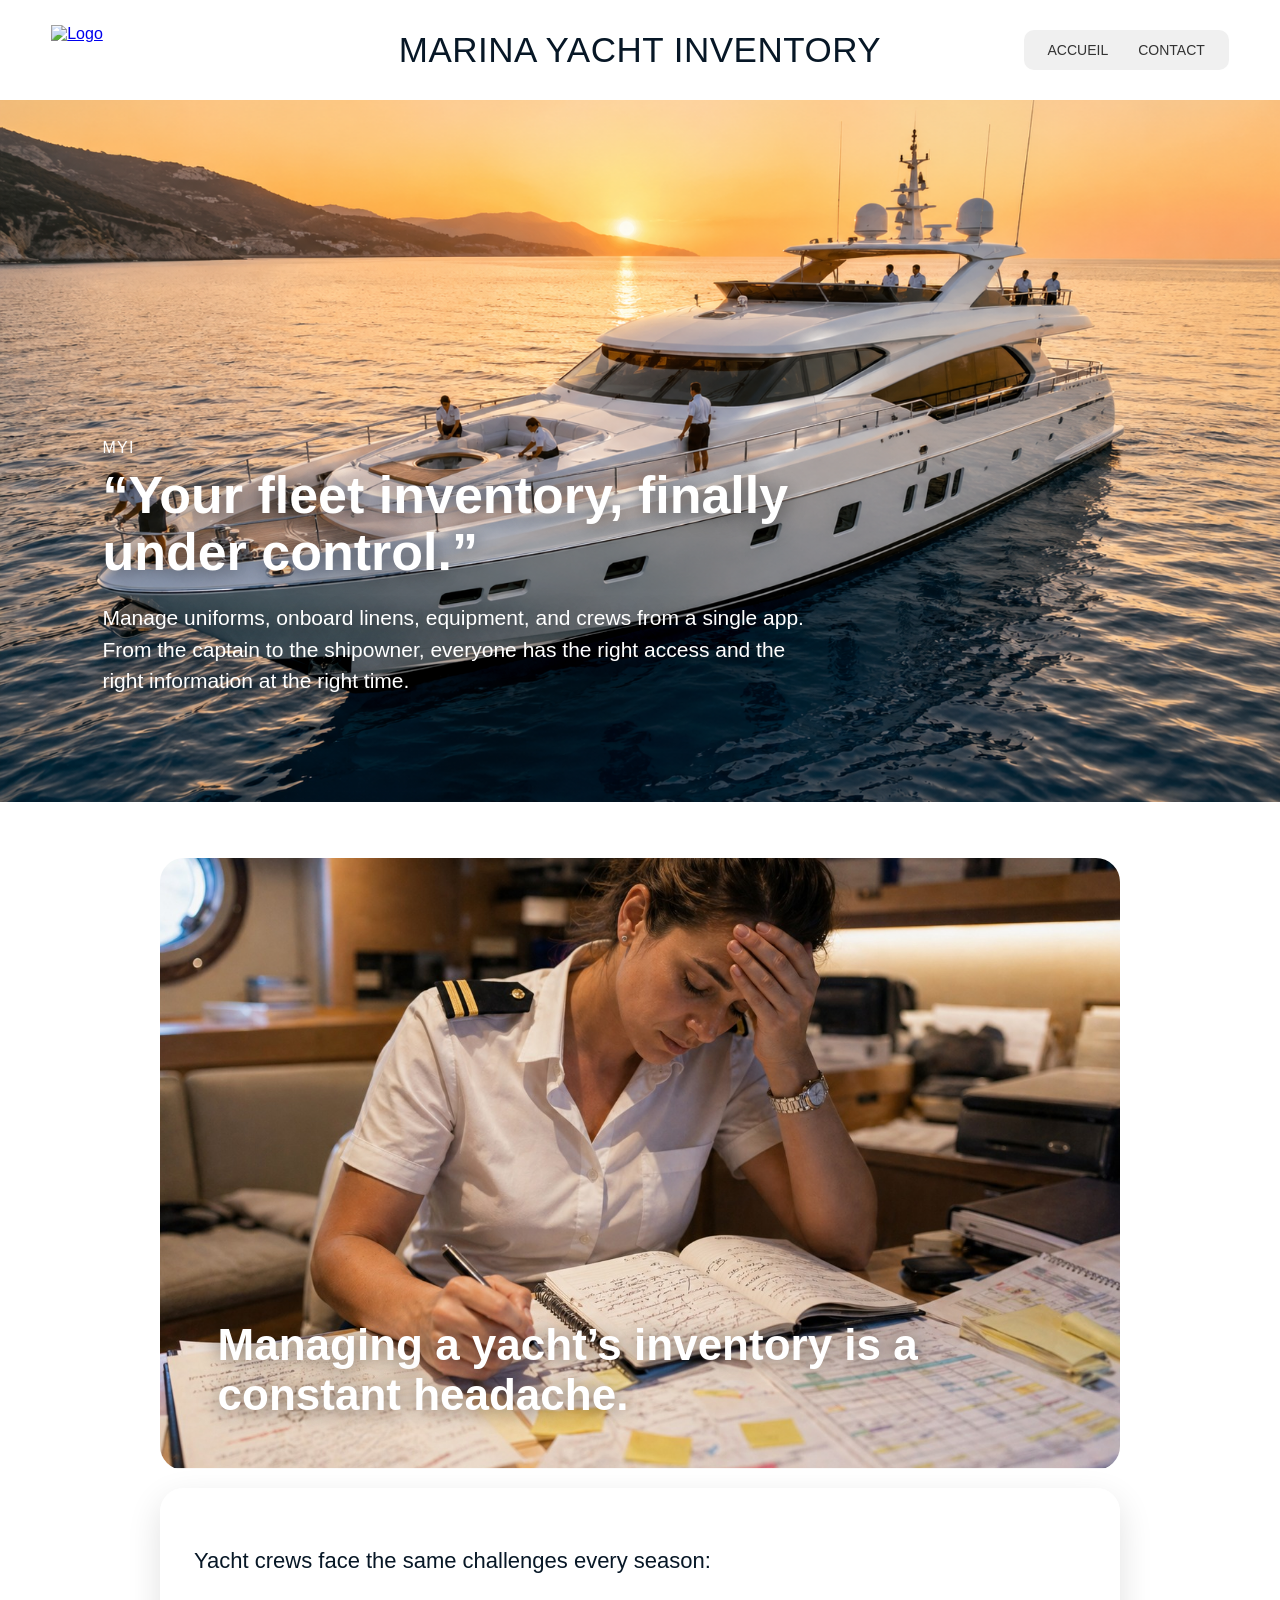
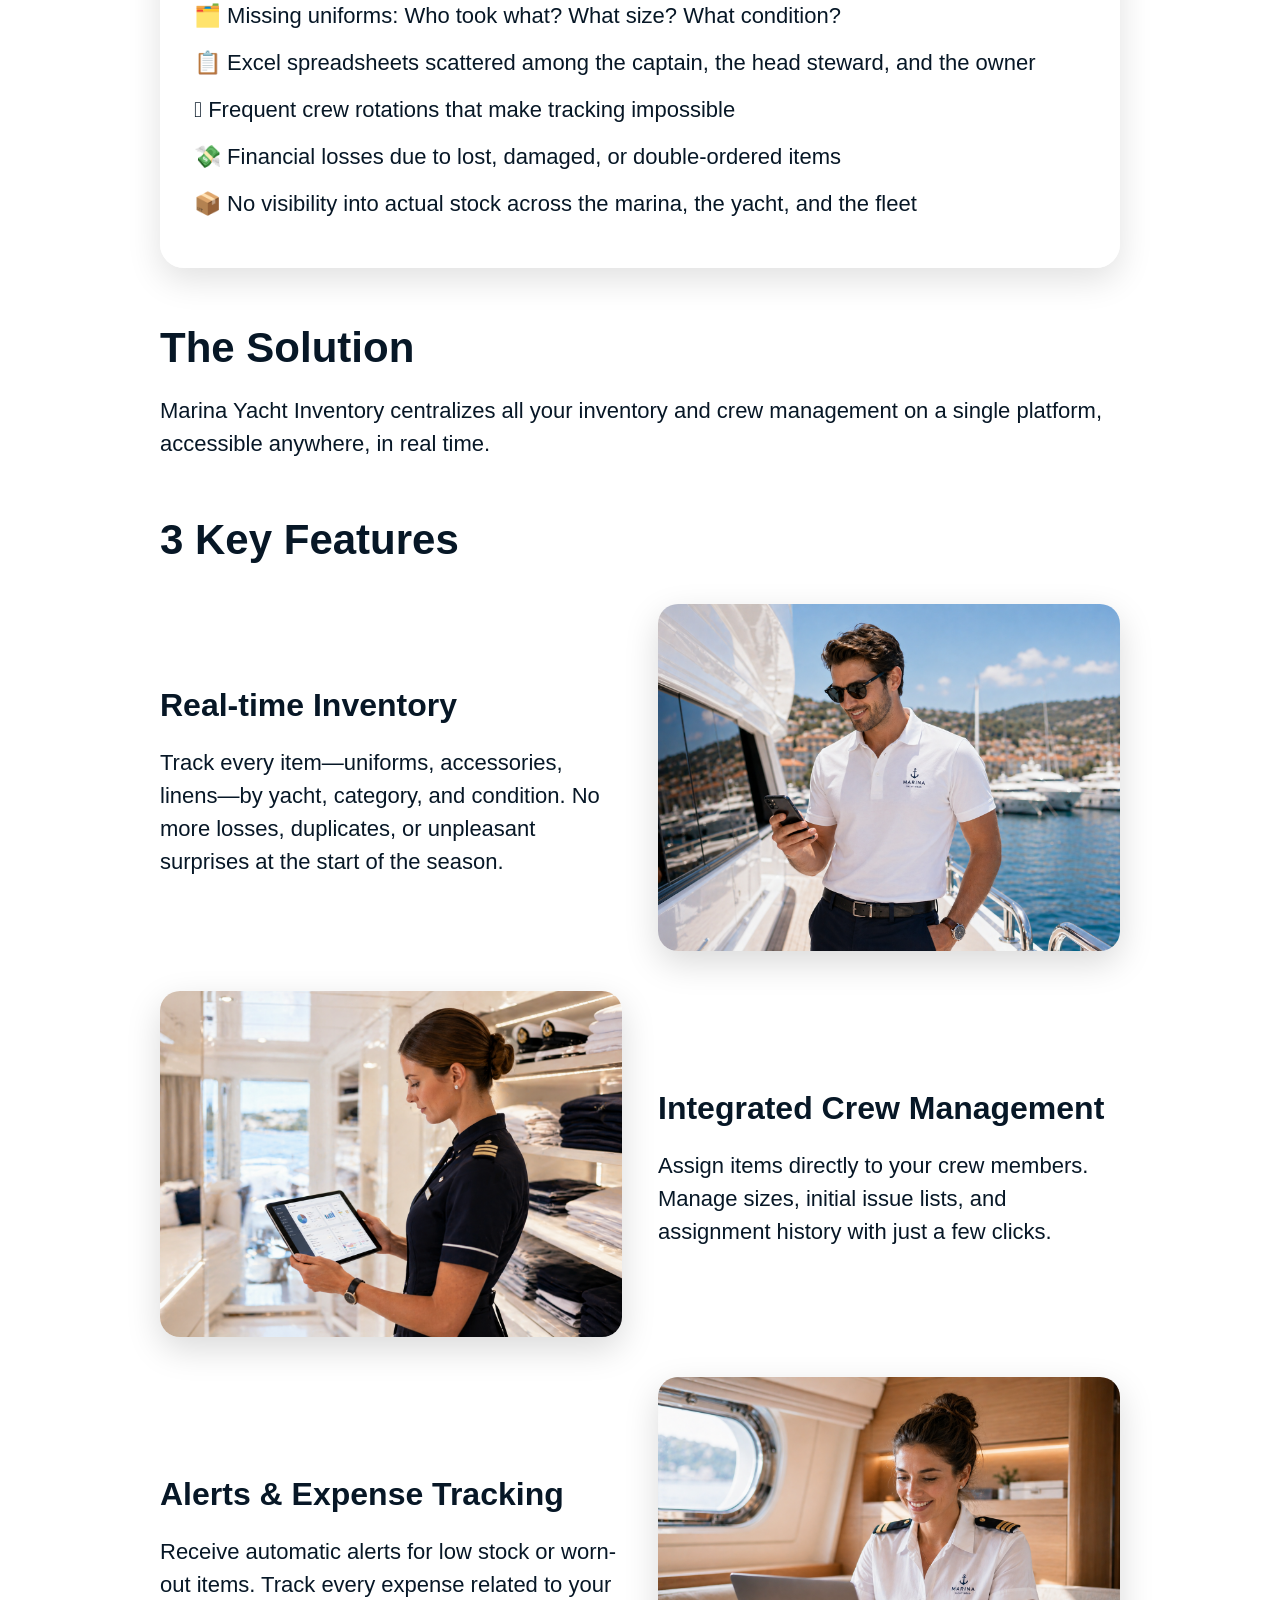
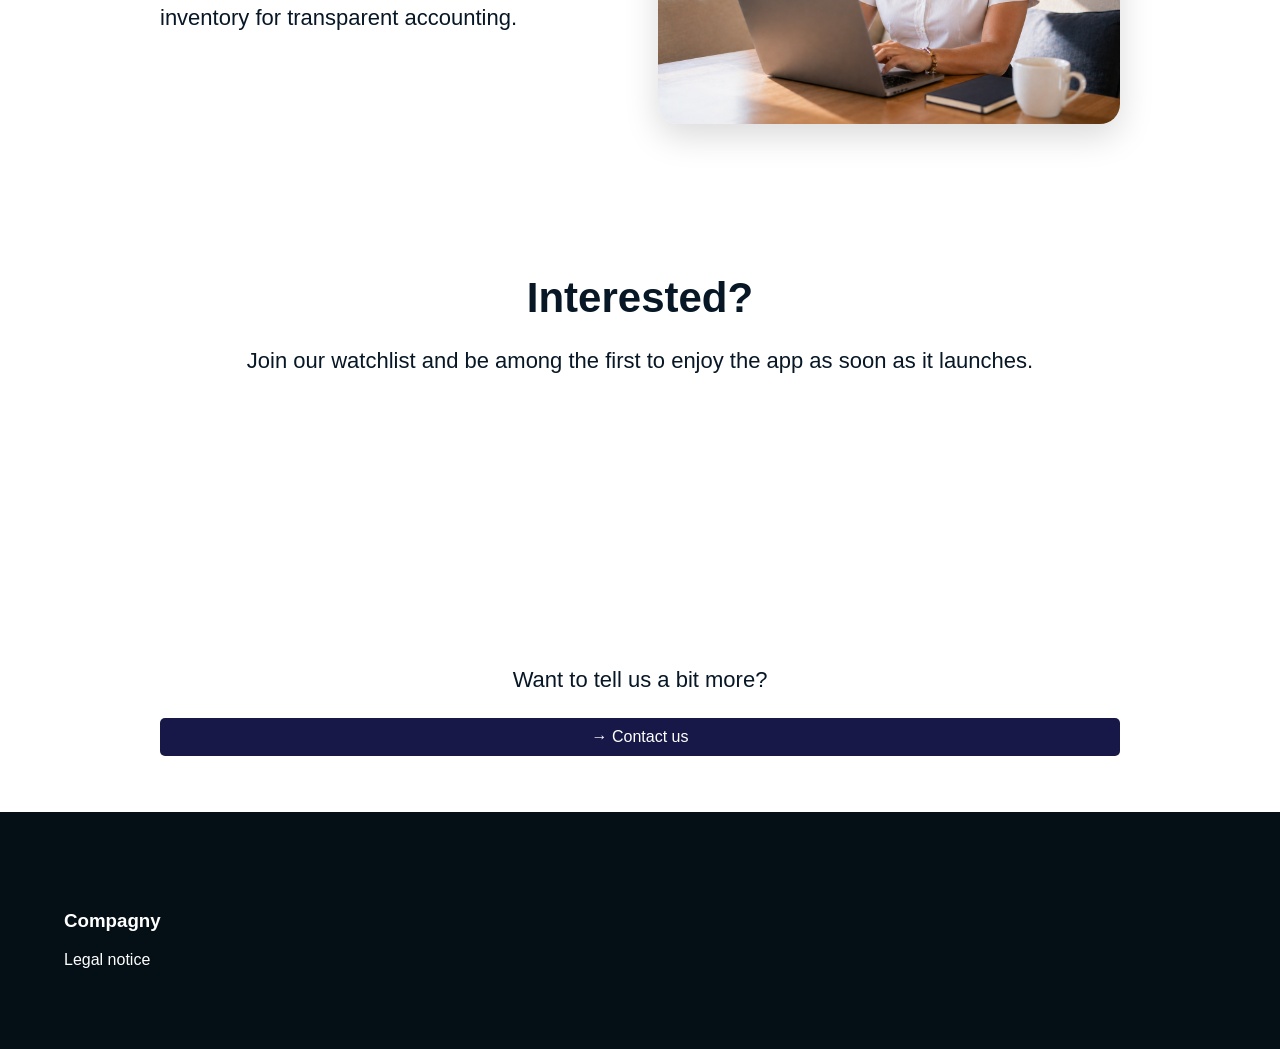
==== commit 9bca5d15: "Fix Homepage Co-authored-by: Copilot <copilot@github.com>" ====
--- a/index.html
+++ b/index.html
@@ -10,29 +10,33 @@
 </head>
 
 <body>
-    <div class="display">
-        <div id="header-container">
-            <script>
-                fetch("header.html")
-                    .then(response => response.text())
-                    .then(data => {
-                        document.getElementById("header-container").innerHTML = data;
-                    });
-            </script>
-        </div>
+<div class="display">
+    <div id="header-container">
+        <script>
+            fetch("header.html")
+                .then(response => response.text())
+                .then(data => {
+                    document.getElementById("header-container").innerHTML = data;
+                });
+        </script>
+    </div>
 
-        <main>
-            <section class="hero" id="btnplacement">
-                <img src="images/Yacht.png" alt="Yacht inventory management" />
-                <div class="content-overlay">
-                    <p class="eyebrow">Main Headline</p>
-                    <h1 id="picturesentence">“Your fleet inventory, finally under control.”</h1>
-                    <p class="hero-subtitle">Manage uniforms, onboard linens, equipment, and crews from a single app. From the captain to the shipowner, everyone has the right access and the right information at the right time.</p>
-                </div>
-            </section>
+    <main>
+        <section class="hero" id="btnplacement">
+            <img src="images/Yacht.png" alt="Yacht inventory management" class="hero-image"/>
+            <div class="content-overlay reveal reveal-text">
+                <p class="eyebrow">MYI</p>
+                <h1 id="picturesentence">“Your fleet inventory, finally under control.”</h1>
+                <p class="hero-subtitle">Manage uniforms, onboard linens, equipment, and crews from a single app. From the captain to the shipowner, everyone has the right access and the right information at the right time.</p>
+            </div>
+        </section>
 
-            <section class="intro">
-                <h2>Managing a yacht’s inventory is a constant headache.</h2>
+        <section class="intro-sticky">
+            <div class="intro-image-wrap">
+                <img src="images/ExhaustedInvetory.jpeg" alt="Inventory challenge visual" class="intro-banner"/>
+                <h2 class="intro-title reveal reveal-text">Managing a yacht’s inventory is a constant headache.</h2>
+            </div>
+            <div class="intro-panel reveal reveal-text">
                 <p>Yacht crews face the same challenges every season:</p>
                 <ul>
                     <li>🗂️ Missing uniforms: Who took what? What size? What condition?</li>
@@ -41,68 +45,111 @@
                     <li>💸 Financial losses due to lost, damaged, or double-ordered items</li>
                     <li>📦 No visibility into actual stock across the marina, the yacht, and the fleet</li>
                 </ul>
-            </section>
+            </div>
+        </section>
 
-            <section class="solution">
-                <h2>The Solution</h2>
-                <p>Marina Yacht Inventory centralizes all your inventory and crew management on a single platform, accessible anywhere, in real time.</p>
-            </section>
+        <section class="solution reveal reveal-text">
+            <h2>The Solution</h2>
+            <p>Marina Yacht Inventory centralizes all your inventory and crew management on a single platform, accessible anywhere, in real time.</p>
+        </section>
 
-            <section class="features">
-                <h2>3 Key Features</h2>
+        <section class="features">
+            <h2 class="reveal reveal-text">3 Key Features</h2>
 
-                <article class="feature-card">
-                    <div class="feature-text">
-                        <h3>Real-time Inventory</h3>
-                        <p>Track every item—uniforms, accessories, linens—by yacht, category, and condition. No more losses, duplicates, or unpleasant surprises at the start of the season.</p>
-                    </div>
-                    <div class="feature-image">
-                        <img src="images/ExhaustedInvetory.jpeg" alt="Real-time inventory screen" />
-                    </div>
-                </article>
+            <article class="feature-card">
+                <div class="feature-text reveal reveal-text">
+                    <h3>Real-time Inventory</h3>
+                    <p>Track every item—uniforms, accessories, linens—by yacht, category, and condition. No more losses, duplicates, or unpleasant surprises at the start of the season.</p>
+                </div>
+                <div class="feature-image reveal reveal-image">
+                    <img src="images/Phone.png" alt="Real-time inventory screen on phone"/>
+                </div>
+            </article>
 
-                <article class="feature-card reverse">
-                    <div class="feature-text">
-                        <h3>Integrated Crew Management</h3>
-                        <p>Assign items directly to your crew members. Manage sizes, initial issue lists, and assignment history with just a few clicks.</p>
-                    </div>
-                    <div class="feature-image">
-                        <img src="images/AdminAndInventory.png" alt="Crew and inventory administration" />
-                    </div>
-                </article>
+            <article class="feature-card reverse">
+                <div class="feature-text reveal reveal-text">
+                    <h3>Integrated Crew Management</h3>
+                    <p>Assign items directly to your crew members. Manage sizes, initial issue lists, and assignment history with just a few clicks.</p>
+                </div>
+                <div class="feature-image reveal reveal-image">
+                    <img src="images/AdminAndInventory.png" alt="Crew and inventory administration"/>
+                </div>
+            </article>
 
-                <article class="feature-card">
-                    <div class="feature-text">
-                        <h3>Alerts & Expense Tracking</h3>
-                        <p>Receive automatic alerts for low stock or worn-out items. Track every expense related to your inventory for transparent accounting.</p>
-                    </div>
-                    <div class="feature-image">
-                        <img src="images/Computer.png" alt="Expense tracking dashboard" />
-                    </div>
-                </article>
-            </section>
-        </main>
+            <article class="feature-card">
+                <div class="feature-text reveal reveal-text">
+                    <h3>Alerts & Expense Tracking</h3>
+                    <p>Receive automatic alerts for low stock or worn-out items. Track every expense related to your inventory for transparent accounting.</p>
+                </div>
+                <div class="feature-image reveal reveal-image">
+                    <img src="images/Computer.png" alt="Expense tracking dashboard"/>
+                </div>
+            </article>
+        </section>
+    </main>
+    <section class="solution">
+        <div class="reveal reveal-text">
+        <h2 style="text-align: center;margin-top:150px">Interested?</h2>
+        <p style="text-align: center;">Join our watchlist and be among the first to enjoy the app as soon as it launches.</p>
+        </div>
+    </section>
+    <div class="formScript solution">
+        <script charset="utf-8" type="text/javascript" src="//js-eu1.hsforms.net/forms/embed/v2.js"></script>
+        <script>
+            hbspt.forms.create({
+                portalId: "147891183",
+                formId: "bd30fd9d-51f6-4596-90a9-95e9dd4d9765",
+                region: "eu1"
+            });
+        </script>
+    </div>
+    <section class="solution">
+        <div class="reveal reveal-text contact-cta">
+        <p style="text-align: center;margin-top:150px">Want to tell us a bit more?</p>
+    <a style="text-align:center; display:block; background: rgb(23, 24, 71); color: white; text-decoration: none; padding: 10px 10px; border-radius: 5px; margin-top: 20px;" class="contact-cta" href="/contact.html">→ Contact us</a>
+    
+        </div>
+    </section>
+    
 
-        <div class="formScript">
-            <script charset="utf-8" type="text/javascript" src="//js-eu1.hsforms.net/forms/embed/v2.js"></script>
-            <script>
-                hbspt.forms.create({
-                    portalId: "147891183",
-                    formId: "bd30fd9d-51f6-4596-90a9-95e9dd4d9765",
-                    region: "eu1"
-                });
-            </script>
+    <footer>
+        <div class="footer-container">
+            <div class="footer-col">
+                <h3>Compagny</h3>
+                <a href="/mentionslegales.html">Legal notice</a>
+            </div>
         </div>
+    </footer>
+</div>
 
-        <footer>
-            <div class="footer-container">
-                <div class="footer-col">
-                    <h3>Compagny</h3>
-                    <a href="/mentionslegales.html">Legal notice</a>
-                </div>
-            </div>
-        </footer>
-    </div>
+<script>
+    const observer = new IntersectionObserver((entries) => {
+        entries.forEach((entry) => {
+            if (entry.isIntersecting) {
+                entry.target.classList.add('is-visible');
+                observer.unobserve(entry.target);
+            }
+        });
+    }, {threshold: 0.12, rootMargin: '0px 0px -8% 0px'});
+
+    document.querySelectorAll('.reveal-text, .reveal-image').forEach((el) => observer.observe(el));
+
+    const introSection = document.querySelector('.intro-sticky');
+    const introImage = document.querySelector('.intro-banner');
+
+    const handleParallax = () => {
+        if (!introSection || !introImage) return;
+        const rect = introSection.getBoundingClientRect();
+        const vh = window.innerHeight;
+        const progress = Math.min(1, Math.max(0, (vh - rect.top) / (vh + rect.height)));
+        const offset = (progress - 0.5) * 40;
+        introImage.style.transform = `scale(1.06) translateY(${offset}px)`;
+    };
+
+    window.addEventListener('scroll', handleParallax, {passive: true});
+    window.addEventListener('resize', handleParallax);
+    handleParallax();
+</script>
 </body>
 
 </html>
--- a/style.css
+++ b/style.css
@@ -1,9 +1,5 @@
 html,
-body {
-    margin: 0;
-    padding: 0;
-    overflow-x: hidden;
-}
+body { margin: 0; padding: 0; overflow-x: hidden; }
 
 @font-face {
     font-family: "outfit";
@@ -11,44 +7,43 @@
     font-weight: 100 900;
 }
 
-body {
-    font-family: "outfit", sans-serif;
-    color: #071726;
-}
-
-header {
-    display: flex;
-    align-items: center;
-    justify-content: space-between;
-    padding: 10px 4%;
-    position: relative;
-    height: 80px;
-    background-color: white;
-}
-
+body { font-family: "outfit", sans-serif; color: #071726; background: #fff; }
+header { display: flex; align-items: center; justify-content: space-between; padding: 10px 4%; position: relative; height: 80px; background-color: white; }
 #logo img { height: 50px; }
 #title { position: absolute; left: 50%; transform: translateX(-50%); font-size: 35px; }
 #menu { background: #f0f0f0; padding: 12px 24px; border-radius: 10px; display: flex; gap: 30px; }
 #menu a { text-decoration: none; color: #333; font-size: 14px; }
 
-.hero { position: relative; padding: 0 64px; margin-bottom: 48px; }
-.hero img { width: 100%; border-radius: 35px; max-height: 720px; object-fit: cover; display:block; }
-.content-overlay { position: absolute; left: 10%; bottom: 12%; max-width: 660px; color: #fff; text-shadow: 0 2px 20px rgba(0,0,0,.55); }
+.hero { position: relative; width: 100%; margin-bottom: 56px; }
+.hero-image { width: 100%; height: min(78vh, 820px); object-fit: cover; display: block; }
+.content-overlay { position: absolute; left: 8%; bottom: 12%; max-width: 720px; color: #fff; text-shadow: 0 2px 20px rgba(0, 0, 0, .55); }
 .eyebrow { font-size: 16px; letter-spacing: .08em; text-transform: uppercase; margin-bottom: 10px; }
-#picturesentence { margin: 0; font-size: 48px; line-height: 1.1; }
-.hero-subtitle { font-size: 20px; line-height: 1.5; }
+#picturesentence { margin: 0; font-size: 52px; line-height: 1.1; }
+.hero-subtitle { font-size: 21px; line-height: 1.5; }
 
-.intro, .solution, .features { width: min(1120px, 90%); margin: 0 auto 56px; }
-.intro h2, .solution h2, .features h2 { font-size: 42px; margin-bottom: 16px; }
-.intro p, .solution p, .feature-text p { font-size: 22px; line-height: 1.5; }
-.intro ul { margin: 20px 0 0; padding-left: 0; list-style: none; }
-.intro li { font-size: 22px; margin-bottom: 14px; }
+.intro-sticky { width: min(75vw, 92%); margin: 0 auto 56px; position: relative; }
+.intro-image-wrap { position: sticky; top: 90px; z-index: 1; border-radius: 24px; overflow: hidden; }
+.intro-banner { width: 100%; height: 68vh; object-fit: cover; transform: scale(1.06); transition: transform 250ms linear; display: block; }
+.intro-title { position: absolute; left: 6%; bottom: 8%; right: 6%; color: #fff; font-size: 44px; line-height: 1.15; text-shadow: 0 2px 20px rgba(0,0,0,.55); margin: 0; }
+.intro-panel { position: relative; z-index: 2; margin-top: 2vh; padding: 34px; border-radius: 24px; background: rgba(255,255,255,.96); box-shadow: 0 12px 34px rgba(0,0,0,.12); }
+.intro-panel p, .intro-panel li { font-size: 22px; line-height: 1.5; }
+.intro-panel ul { margin: 20px 0 0; padding-left: 0; list-style: none; }
+.intro-panel li { margin-bottom: 14px; }
+
+.solution, .features { width: min(75vw, 90%); margin: 0 auto 56px; }
+.solution h2, .features h2 { font-size: 42px; margin-bottom: 16px; }
+.solution p, .feature-text p { font-size: 22px; line-height: 1.5; }
 
 .feature-card { display: flex; gap: 36px; align-items: center; margin-top: 40px; }
 .feature-card.reverse { flex-direction: row-reverse; }
 .feature-text, .feature-image { flex: 1; }
 .feature-text h3 { font-size: 32px; margin-bottom: 14px; }
-.feature-image img { width: 100%; border-radius: 20px; box-shadow: 0 12px 34px rgba(0,0,0,.15); display:block; }
+.feature-image img { width: 100%; border-radius: 20px; box-shadow: 0 12px 34px rgba(0,0,0,.15); display: block; }
+
+.reveal { opacity: 0; transform: translateY(18px); transition: opacity .45s ease, transform .45s ease; }
+.reveal-text { transition-duration: 400ms; }
+.reveal-image { transition-duration: 820ms; transition-delay: 80ms; }
+.reveal.is-visible { opacity: 1; transform: translateY(0); }
 
 footer { background: #050f16; color: white; padding: 80px 5%; }
 .footer-container { display: flex; gap: 40px; flex-wrap: wrap; }
@@ -57,20 +52,21 @@
 .formScript { padding: 40px; }
 
 @media (max-width: 1000px) {
-    .hero { padding: 0 24px; }
-    .content-overlay { left: 10%; right: 10%; }
-    #picturesentence { font-size: 38px; }
-    .hero-subtitle, .intro p, .solution p, .feature-text p, .intro li { font-size: 19px; }
-    .intro h2, .solution h2, .features h2 { font-size: 34px; }
+    #picturesentence { font-size: 40px; }
+    .hero-subtitle, .solution p, .feature-text p, .intro-panel p, .intro-panel li { font-size: 19px; }
+    .solution h2, .features h2, .intro-title { font-size: 34px; }
+    .intro-panel { margin-top: 20vh; }
 }
 
 @media (max-width: 760px) {
     .feature-card, .feature-card.reverse { flex-direction: column; }
+    .intro-image-wrap { position: relative; top: auto; }
+    .intro-panel { margin-top: -22px; }
+    .intro-banner { height: 52vh; }
 }
 
 @media (max-width: 600px) {
-    .hero { padding: 0 15px; }
-    .content-overlay { left: 10%; right: 10%; bottom: 8%; }
-    #picturesentence { font-size: 28px; }
+    #picturesentence { font-size: 30px; }
     .hero-subtitle { font-size: 16px; }
+    .intro-title { font-size: 28px; }
 }
